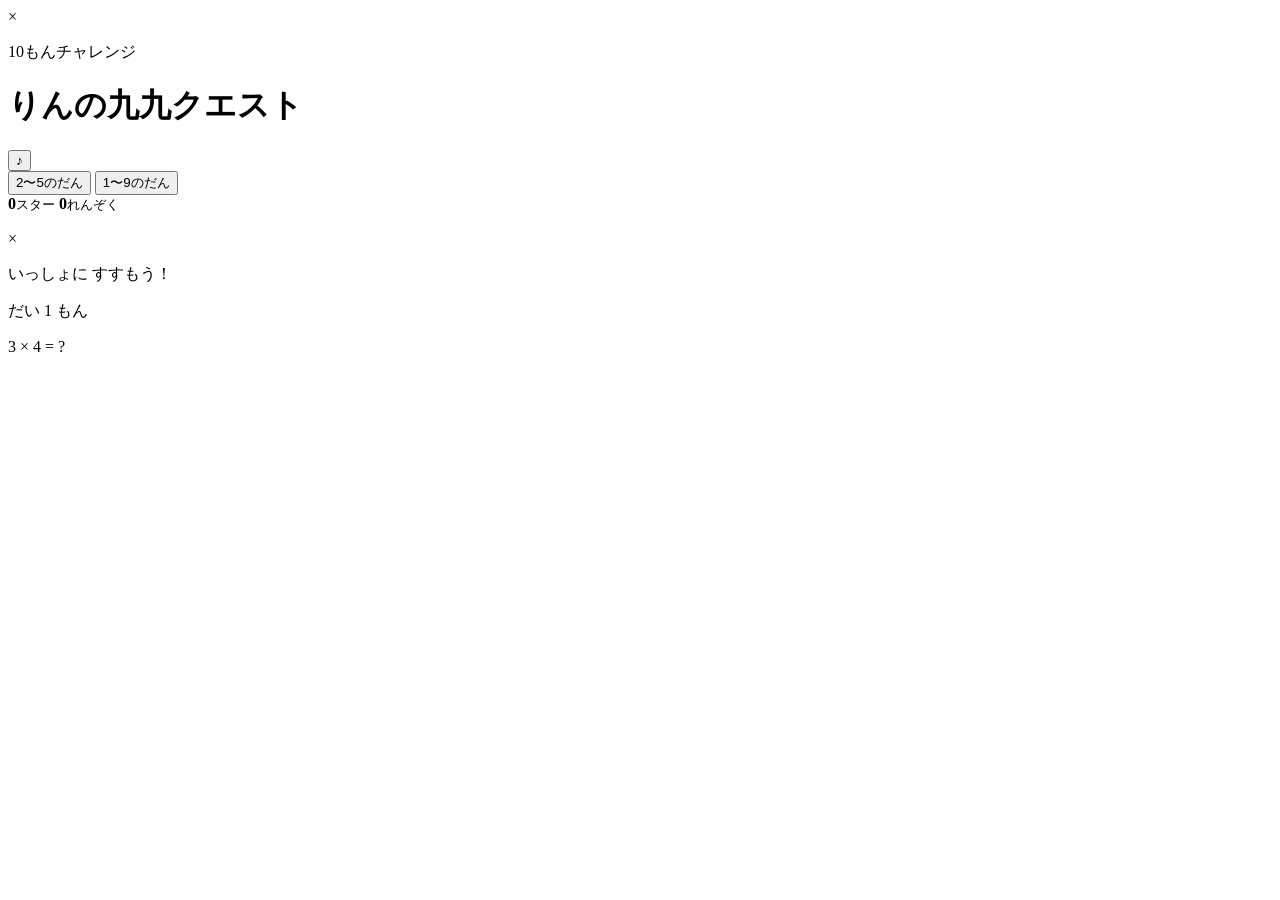
==== kakezan-quest/index.html @ 6688d09d "Add multiplication quiz HTML" ====
<!doctype html>
<html lang="ja">
  <head>
    <meta charset="UTF-8" />
    <meta name="viewport" content="width=device-width, initial-scale=1, viewport-fit=cover" />
    <meta name="theme-color" content="#ff5b55" />
    <title>りんの九九クエスト</title>
    <link rel="icon" href="data:image/svg+xml,%3Csvg xmlns='http://www.w3.org/2000/svg' viewBox='0 0 64 64'%3E%3Crect width='64' height='64' rx='12' fill='%23ffd84d'/%3E%3Cpath d='M20 20l24 24M44 20L20 44' stroke='%2325324b' stroke-width='8' stroke-linecap='round'/%3E%3C/svg%3E" />
    <link rel="stylesheet" href="style.css" />
  </head>
  <body>
    <header class="app-header">
      <div class="brand-mark" aria-hidden="true">×</div>
      <div>
        <p class="brand-kicker">10もんチャレンジ</p>
        <h1>りんの九九クエスト</h1>
      </div>
      <button id="soundButton" class="icon-button" type="button" aria-pressed="true" aria-label="音を消す" title="音を消す">
        <span aria-hidden="true">♪</span>
      </button>
    </header>

    <main>
      <section id="gameScreen" class="game-board" aria-label="かけ算クイズ">
        <div class="top-controls">
          <div class="mode-switch" aria-label="むずかしさ">
            <button class="mode-button is-active" type="button" data-mode="easy">2〜5のだん</button>
            <button class="mode-button" type="button" data-mode="all">1〜9のだん</button>
          </div>
          <div class="score-group" aria-label="ゲームのきろく">
            <span class="score-chip"><b id="starCount">0</b><small>スター</small></span>
            <span class="score-chip combo-chip"><b id="comboCount">0</b><small>れんぞく</small></span>
          </div>
        </div>

        <ol id="questPath" class="quest-path" aria-label="10もんのすすみぐあい"></ol>

        <div class="play-area">
          <div class="mascot-wrap" aria-hidden="true">
            <div id="mascot" class="mascot">
              <div class="antenna"></div>
              <div class="robot-face"><i></i><i></i><span></span></div>
              <div class="robot-body">×</div>
            </div>
            <p id="mascotSpeech">いっしょに すすもう！</p>
          </div>

          <div class="question-area">
            <p id="questionNumber" class="question-number">だい 1 もん</p>
            <div id="question" class="question" aria-live="polite">3 × 4 = ?</div>
            <div id="groupVisual" class="group-visual" aria-label="かけ算のまとまり"></div>
            <p id="visualCaption" class="visual-caption"></p>
          </div>
        </div>

        <div id="answers" class="answers" aria-label="こたえをえらぶ"></div>

        <div id="feedback" class="feedback" aria-live="assertive">
          <strong id="feedbackTitle"></strong>
          <span id="feedbackFormula"></span>
          <small id="feedbackHint"></small>
        </div>
      </section>

      <section id="resultScreen" class="result-screen" hidden aria-live="polite">
        <div class="result-mascot" aria-hidden="true">×</div>
        <p class="result-label">10もんクリア！</p>
        <h2 id="rankTitle">九九マスター</h2>
        <p id="resultMessage" class="result-message"></p>
        <div class="result-score">
          <strong><span id="correctResult">0</span><small>/ 10もん</small></strong>
          <span id="percentResult">0%</span>
        </div>
        <p id="bestComboResult" class="best-combo"></p>
        <button id="retryButton" class="primary-button" type="button">もういちど ぼうけんする</button>
      </section>
    </main>

    <div id="nextDock" class="next-dock" hidden>
      <button id="nextButton" class="next-button" type="button">つぎの もんだいへ <span aria-hidden="true">→</span></button>
    </div>

    <script src="script.js"></script>
  </body>
</html>
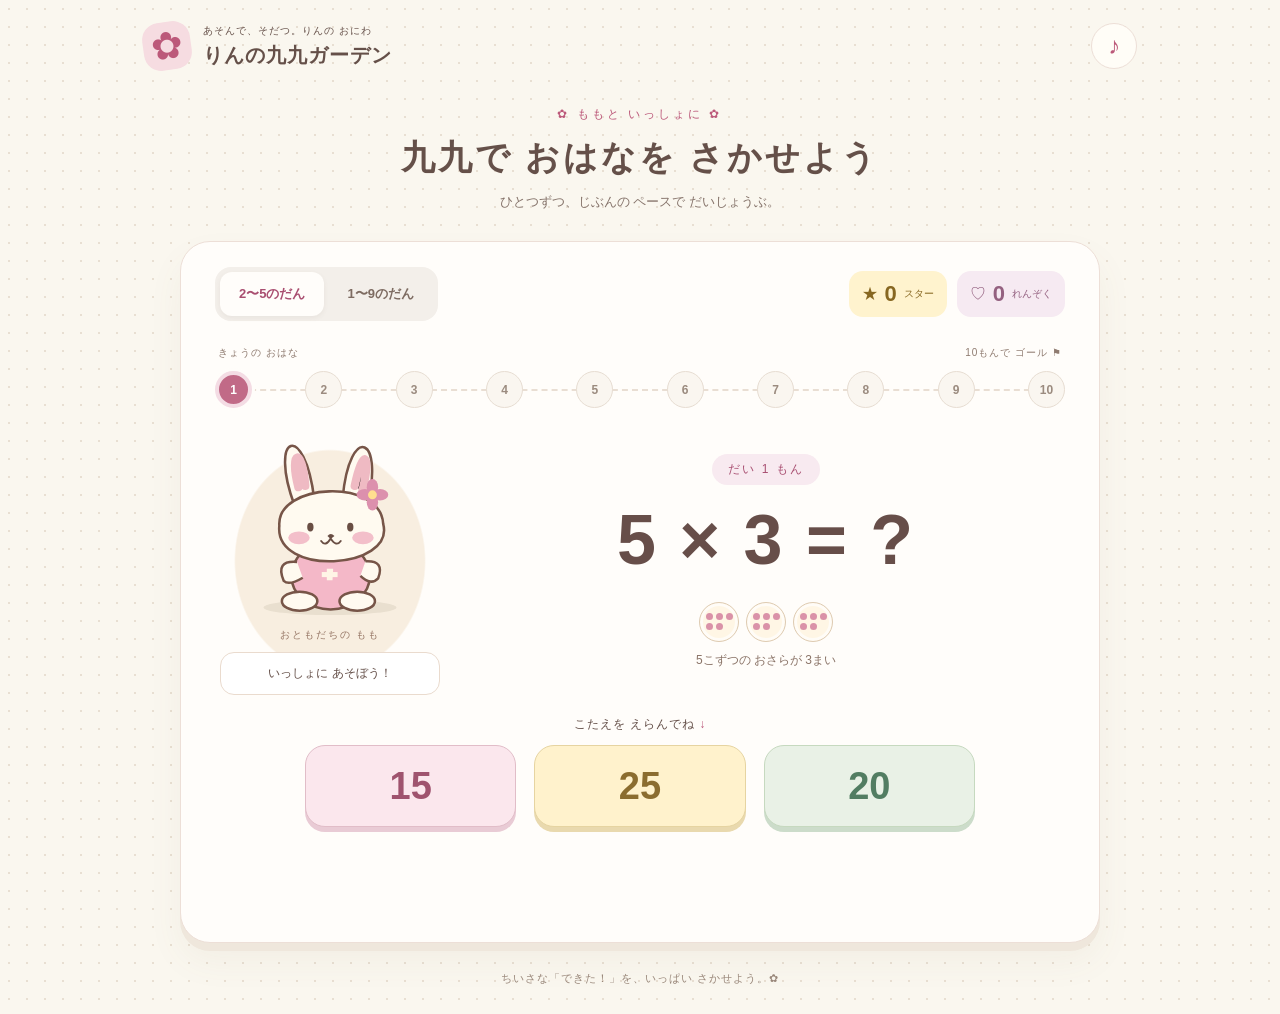
==== commit f52d50ea: "Redesign multiplication quiz as Rin’s flower garden Add bunny mascot, pastel design, flower progress" ====
--- a/kakezan-quest/index.html
+++ b/kakezan-quest/index.html
@@ -3,17 +3,17 @@
   <head>
     <meta charset="UTF-8" />
     <meta name="viewport" content="width=device-width, initial-scale=1, viewport-fit=cover" />
-    <meta name="theme-color" content="#ff5b55" />
-    <title>りんの九九クエスト</title>
+    <meta name="theme-color" content="#f8e9e9" />
+    <title>りんの九九ガーデン</title>
     <link rel="icon" href="data:image/svg+xml,%3Csvg xmlns='http://www.w3.org/2000/svg' viewBox='0 0 64 64'%3E%3Crect width='64' height='64' rx='12' fill='%23ffd84d'/%3E%3Cpath d='M20 20l24 24M44 20L20 44' stroke='%2325324b' stroke-width='8' stroke-linecap='round'/%3E%3C/svg%3E" />
     <link rel="stylesheet" href="style.css" />
   </head>
   <body>
     <header class="app-header">
-      <div class="brand-mark" aria-hidden="true">×</div>
+      <div class="brand-mark" aria-hidden="true">✿</div>
       <div>
-        <p class="brand-kicker">10もんチャレンジ</p>
-        <h1>りんの九九クエスト</h1>
+        <p class="brand-kicker">あそんで、そだつ。りんの おにわ</p>
+        <h1>りんの九九ガーデン</h1>
       </div>
       <button id="soundButton" class="icon-button" type="button" aria-pressed="true" aria-label="音を消す" title="音を消す">
         <span aria-hidden="true">♪</span>
@@ -21,27 +21,25 @@
     </header>
 
     <main>
+      <div class="welcome"><span class="eyebrow">✿ ももと いっしょに ✿</span><h2>九九で おはなを さかせよう</h2><p>ひとつずつ、じぶんの ペースで だいじょうぶ。</p></div>
       <section id="gameScreen" class="game-board" aria-label="かけ算クイズ">
         <div class="top-controls">
           <div class="mode-switch" aria-label="むずかしさ">
-            <button class="mode-button is-active" type="button" data-mode="easy">2〜5のだん</button>
-            <button class="mode-button" type="button" data-mode="all">1〜9のだん</button>
+            <button class="mode-button is-active" type="button" data-mode="easy" aria-pressed="true">2〜5のだん</button>
+            <button class="mode-button" type="button" data-mode="all" aria-pressed="false">1〜9のだん</button>
           </div>
           <div class="score-group" aria-label="ゲームのきろく">
-            <span class="score-chip"><b id="starCount">0</b><small>スター</small></span>
-            <span class="score-chip combo-chip"><b id="comboCount">0</b><small>れんぞく</small></span>
+            <span class="score-chip"><span aria-hidden="true">★</span><b id="starCount">0</b><small>スター</small></span>
+            <span class="score-chip combo-chip"><span aria-hidden="true">♡</span><b id="comboCount">0</b><small>れんぞく</small></span>
           </div>
         </div>
 
-        <ol id="questPath" class="quest-path" aria-label="10もんのすすみぐあい"></ol>
+        <div class="path-label"><span>きょうの おはな</span><span>10もんで ゴール ⚑</span></div><ol id="questPath" class="quest-path" aria-label="10もんのすすみぐあい"></ol>
 
         <div class="play-area">
-          <div class="mascot-wrap" aria-hidden="true">
-            <div id="mascot" class="mascot">
-              <div class="antenna"></div>
-              <div class="robot-face"><i></i><i></i><span></span></div>
-              <div class="robot-body">×</div>
-            </div>
+          <div class="mascot-wrap">
+            <div id="mascot" class="mascot"><svg aria-hidden="true" xmlns="http://www.w3.org/2000/svg" viewBox="0 0 300 310"><ellipse cx="150" cy="285" rx="105" ry="12" fill="#e9dfcf"/><g stroke="#775548" stroke-width="4" stroke-linejoin="round"><path d="M94 124C52 10 110-9 125 113M170 112C181-8 239 13 207 132" fill="#fffaf0"/><path d="M100 95C85 37 106 29 111 93M189 93C202 32 216 40 201 101" stroke="#efbac3" stroke-width="13" stroke-linecap="round"/><ellipse cx="151" cy="235" rx="62" ry="53" fill="#f4b8c8"/><ellipse cx="102" cy="275" rx="28" ry="15" fill="#fffaf0"/><ellipse cx="193" cy="275" rx="28" ry="15" fill="#fffaf0"/><path d="M98 213Q63 210 77 243Q85 251 107 238M206 212Q237 210 226 239Q215 251 198 235" fill="#fffaf0"/><path d="M70 156C65 88 230 80 234 153C253 225 62 237 70 156Z" fill="#fffaf0"/></g><ellipse cx="101" cy="175" rx="17" ry="10" fill="#f3bfca"/><ellipse cx="202" cy="175" rx="17" ry="10" fill="#f3bfca"/><g fill="#694e44"><ellipse cx="119" cy="158" rx="5" ry="7"/><ellipse cx="182" cy="158" rx="5" ry="7"/><path d="M146 172Q151 166 157 172L151 177Z"/></g><path d="M151 176Q143 190 136 180M151 176Q160 190 167 180" fill="none" stroke="#694e44" stroke-width="3" stroke-linecap="round"/><g transform="translate(217 107)"><g fill="#dc90ad"><ellipse cy="-12" rx="9" ry="13"/><ellipse cy="12" rx="9" ry="13"/><ellipse cx="-12" rx="13" ry="9"/><ellipse cx="12" rx="13" ry="9"/></g><circle r="7" fill="#ffdf8f"/></g><path d="M145 224L155 224L154 242L145 242Z" fill="#fff5e6"/><path d="M137 229L162 229L162 237L137 237Z" fill="#fff5e6"/></svg></div>
+            <span class="friend-name">おともだちの もも</span>
             <p id="mascotSpeech">いっしょに すすもう！</p>
           </div>
 
@@ -53,7 +51,7 @@
           </div>
         </div>
 
-        <div id="answers" class="answers" aria-label="こたえをえらぶ"></div>
+        <p class="answer-guide">こたえを えらんでね <span>↓</span></p><div id="answers" class="answers" aria-label="こたえをえらぶ"></div>
 
         <div id="feedback" class="feedback" aria-live="assertive">
           <strong id="feedbackTitle"></strong>
@@ -62,8 +60,8 @@
         </div>
       </section>
 
-      <section id="resultScreen" class="result-screen" hidden aria-live="polite">
-        <div class="result-mascot" aria-hidden="true">×</div>
+      <section id="resultScreen" class="result-screen" hidden tabindex="-1" aria-live="polite">
+        <div class="result-mascot" aria-hidden="true"><svg aria-hidden="true" xmlns="http://www.w3.org/2000/svg" viewBox="0 0 300 310"><ellipse cx="150" cy="285" rx="105" ry="12" fill="#e9dfcf"/><g stroke="#775548" stroke-width="4" stroke-linejoin="round"><path d="M94 124C52 10 110-9 125 113M170 112C181-8 239 13 207 132" fill="#fffaf0"/><path d="M100 95C85 37 106 29 111 93M189 93C202 32 216 40 201 101" stroke="#efbac3" stroke-width="13" stroke-linecap="round"/><ellipse cx="151" cy="235" rx="62" ry="53" fill="#f4b8c8"/><ellipse cx="102" cy="275" rx="28" ry="15" fill="#fffaf0"/><ellipse cx="193" cy="275" rx="28" ry="15" fill="#fffaf0"/><path d="M98 213Q63 210 77 243Q85 251 107 238M206 212Q237 210 226 239Q215 251 198 235" fill="#fffaf0"/><path d="M70 156C65 88 230 80 234 153C253 225 62 237 70 156Z" fill="#fffaf0"/></g><ellipse cx="101" cy="175" rx="17" ry="10" fill="#f3bfca"/><ellipse cx="202" cy="175" rx="17" ry="10" fill="#f3bfca"/><g fill="#694e44"><ellipse cx="119" cy="158" rx="5" ry="7"/><ellipse cx="182" cy="158" rx="5" ry="7"/><path d="M146 172Q151 166 157 172L151 177Z"/></g><path d="M151 176Q143 190 136 180M151 176Q160 190 167 180" fill="none" stroke="#694e44" stroke-width="3" stroke-linecap="round"/><g transform="translate(217 107)"><g fill="#dc90ad"><ellipse cy="-12" rx="9" ry="13"/><ellipse cy="12" rx="9" ry="13"/><ellipse cx="-12" rx="13" ry="9"/><ellipse cx="12" rx="13" ry="9"/></g><circle r="7" fill="#ffdf8f"/></g><path d="M145 224L155 224L154 242L145 242Z" fill="#fff5e6"/><path d="M137 229L162 229L162 237L137 237Z" fill="#fff5e6"/></svg></div><div id="resultFlowers" class="result-flowers" aria-label="がんばった10もんのおはな"></div>
         <p class="result-label">10もんクリア！</p>
         <h2 id="rankTitle">九九マスター</h2>
         <p id="resultMessage" class="result-message"></p>
@@ -72,9 +70,9 @@
           <span id="percentResult">0%</span>
         </div>
         <p id="bestComboResult" class="best-combo"></p>
-        <button id="retryButton" class="primary-button" type="button">もういちど ぼうけんする</button>
+        <button id="retryButton" class="primary-button" type="button">もういちど あそぶ</button>
       </section>
-    </main>
+    </main><footer>ちいさな「できた！」を、いっぱい さかせよう。✿</footer>
 
     <div id="nextDock" class="next-dock" hidden>
       <button id="nextButton" class="next-button" type="button">つぎの もんだいへ <span aria-hidden="true">→</span></button>
--- a/kakezan-quest/style.css
+++ b/kakezan-quest/style.css
@@ -0,0 +1,131 @@
+:root{color-scheme:light;--ink:#655049;--pink:#bc597a;--line:#eddfd7;--green:#43846d}
+*{box-sizing:border-box}
+body{margin:0;color:var(--ink);font-family:"Hiragino Maru Gothic ProN","Yu Gothic",sans-serif;background-color:#faf7ef;background-image:radial-gradient(#e8dfd2 .8px,transparent .8px);background-size:18px 18px}
+button{font:inherit;cursor:pointer;touch-action:manipulation}
+button:focus-visible{outline:3px solid #916cad;outline-offset:5px}
+[hidden]{display:none!important}
+.app-header{max-width:1050px;margin:auto;display:flex;align-items:center;gap:12px;padding:22px 28px}
+.brand-mark{display:grid;place-items:center;width:48px;height:48px;border-radius:17px;background:#f6dce1;color:var(--pink);font-size:38px;transform:rotate(-8deg)}
+.brand-kicker{font-size:10px;letter-spacing:1px;margin:0 0 4px}
+h1{font-size:20px;margin:0;letter-spacing:1px}
+.icon-button{margin-left:auto;border:1px solid var(--line);background:#fffdf7;color:var(--pink);border-radius:50%;width:46px;height:46px;font-size:24px}
+.icon-button[aria-pressed=false]{color:#857e75;background:#eee9e3}
+main{width:min(920px,calc(100% - 36px));margin:12px auto 0}
+.welcome{text-align:center;margin:12px 0 30px}
+.eyebrow{font-size:12px;color:var(--pink);letter-spacing:3px}
+.welcome h2{font-size:clamp(23px,4vw,34px);letter-spacing:3px;margin:12px 0}
+.welcome p{font-size:13px;color:#85736a;margin:0}
+.game-board,.result-screen{background:#fffdfa;border:1px solid var(--line);border-radius:30px;box-shadow:0 8px 0 #efe7dc,0 18px 35px #806a4910}
+.game-board{padding:25px 34px 12px}
+.top-controls{display:flex;align-items:center;justify-content:space-between;gap:10px}
+.mode-switch{display:flex;gap:4px;padding:5px;background:#f3efea;border-radius:16px}
+.mode-button{min-height:44px;border:0;background:transparent;color:#7d6b61;border-radius:12px;padding:7px 19px;font-size:13px;font-weight:bold}
+.mode-button.is-active{color:#a94e70;background:#fffdfa;box-shadow:0 2px 5px #70594e13}
+.score-group{display:flex;gap:10px}
+.score-chip{display:flex;align-items:center;gap:7px;padding:10px 13px;border-radius:14px;background:#fff3ce;color:#876721}
+.score-chip b{font-size:22px}
+.score-chip small{font-size:10px}
+.combo-chip{background:#f6eaf2;color:#946180}
+.path-label{display:flex;justify-content:space-between;font-size:10px;color:#8f7b70;margin:25px 3px 11px;letter-spacing:1px}
+.quest-path{display:flex;justify-content:space-between;position:relative;list-style:none;margin:0;padding:0;gap:6px}
+.quest-path:before{content:"";position:absolute;top:18px;left:15px;right:15px;border-top:2px dashed #e9ded3}
+.quest-path li{position:relative;width:37px;height:37px;border:1px solid #e7ddd2;background:#faf6f0;border-radius:50%;display:grid;place-items:center;font-size:12px;font-weight:bold;color:#9b8b7f}
+.quest-path .is-current{background:#c16a87;color:white;border:4px solid #f4dce4;box-shadow:0 0 0 3px #fffdfa}
+.quest-path .is-correct{background:#fae2eb;color:#b34f73;font-size:27px;border-color:#edc5d2}
+.quest-path .is-wrong{background:#f9f0cd;color:#967732;font-size:27px}
+.play-area{display:grid;grid-template-columns:230px minmax(0,1fr);align-items:center;gap:22px;margin:18px 0 20px;min-height:270px}
+.mascot-wrap{text-align:center;background:radial-gradient(ellipse at center,#f8eee0 0 58%,transparent 59%)}
+.mascot{width:190px;margin:0 auto;transform-origin:bottom}
+.mascot svg{display:block;width:100%;height:auto}
+.friend-name{font-size:10px;color:#957564;letter-spacing:2px}
+#mascotSpeech{margin:10px auto 0;background:#fff;border:1px solid #eadbce;border-radius:14px;padding:12px 7px;font-size:12px;max-width:220px}
+.question-area{text-align:center;min-width:0}
+.question-number{display:inline-block;padding:7px 16px;border-radius:30px;background:#f8eaf0;color:#a95072;font-size:12px;letter-spacing:2px;margin:0 0 13px}
+.question{font-family:"Arial Rounded MT Bold","Hiragino Maru Gothic ProN",sans-serif;font-size:clamp(44px,7vw,70px);font-weight:bold;line-height:1.2;letter-spacing:2px;color:#674e49}
+.group-visual{display:flex;flex-wrap:wrap;justify-content:center;gap:7px;margin:20px auto 10px;max-width:360px}
+.dot-group{display:grid;grid-template-columns:repeat(3,7px);place-content:center;gap:3px;width:40px;height:40px;border:1px solid #decbb2;border-radius:50%;background:#fff6e5;box-shadow:inset 0 0 0 3px #fffcf7}
+.dot{width:7px;height:7px;background:#da92a8;border-radius:50%}
+.visual-caption{font-size:12px;color:#8a7367;margin:0}
+.answer-guide{text-align:center;font-size:12px;letter-spacing:1px;margin:0 0 12px}
+.answer-guide span{color:var(--pink)}
+.answers{display:grid;grid-template-columns:repeat(3,1fr);gap:18px;max-width:670px;margin:auto}
+.answer-button{min-height:82px;border:1px solid #e1bdc8;border-radius:20px;font-size:38px;font-weight:bold;color:#9f536e;background:#fbe7ed;box-shadow:0 5px 0 #e9cbd5;transition:transform .15s}
+.answer-button:nth-child(2){background:#fff2cc;color:#8b6d2f;border-color:#e6d4a1;box-shadow:0 5px 0 #e9d9ae}
+.answer-button:nth-child(3){background:#e9f1e6;color:#527d62;border-color:#c6d9bf;box-shadow:0 5px 0 #ccdcca}
+.answer-button:hover:not(:disabled){transform:translateY(-3px)}
+.answer-button:active:not(:disabled){transform:translateY(4px);box-shadow:none}
+.answer-button:disabled{cursor:default;opacity:.5}
+.answer-button.is-correct{background:#e1f0df;color:#36724c;border-color:#79aa80;opacity:1;position:relative}
+.answer-button.is-correct:after{content:"まる ◎";position:absolute;top:6px;right:10px;font-size:11px}
+.answer-button.is-wrong{opacity:1;border:2px dashed #bb8c77;background:#f7eae0;color:#8c6555}
+.feedback{display:grid;text-align:center;gap:4px;align-content:center;min-height:88px;margin-top:15px}
+.feedback strong{font-size:19px;color:var(--green)}
+.feedback span{font-size:18px;font-weight:bold}
+.feedback small{font-size:12px;color:#857369}
+.feedback.is-wrong strong{color:#a46e48}
+footer{text-align:center;font-size:11px;letter-spacing:1px;color:#99877a;margin:28px 18px}
+.next-dock{width:min(920px,calc(100% - 36px));margin:16px auto 24px;text-align:center}
+.next-button,.primary-button{min-height:52px;border:1px solid #b45777;color:#fff;background:#ba6582;border-radius:18px;padding:12px 30px;font-weight:bold;box-shadow:0 4px 0 #9e506c}
+.next-button:hover,.primary-button:hover{background:#aa5271}
+.result-screen{min-height:530px;display:grid;justify-items:center;align-content:center;gap:15px;padding:26px;text-align:center}
+.result-mascot svg{display:block;width:160px;height:165px}
+.result-flowers{color:#be6382;font-size:27px;letter-spacing:4px}
+.result-label{color:#a95072;margin:0}
+.result-screen h2{font-size:clamp(24px,4vw,36px);margin:0}
+.result-message{font-size:14px;margin:0}
+.result-score{display:flex;align-items:center;gap:20px}
+.result-score strong{font-size:54px;color:#a95072}
+.result-score small{font-size:14px}
+.result-score>span{background:#e7f0df;color:#4d7352;padding:10px;border-radius:14px}
+.best-combo{font-size:12px}
+.mascot.is-happy{animation:hop .55s ease 2}
+@keyframes hop{50%{transform:translateY(-12px) rotate(-5deg)}
+}
+@media(max-width:620px){.app-header{padding:16px 18px}
+h1{font-size:17px}
+.brand-kicker{font-size:8px}
+.brand-mark{width:40px;height:40px}
+.welcome{margin:6px 0 22px}
+.welcome h2{letter-spacing:1px;font-size:23px}
+.welcome p{font-size:11px}
+main{width:calc(100% - 24px)}
+.game-board{padding:16px 14px 5px;border-radius:23px}
+.top-controls{gap:8px;flex-wrap:wrap}
+.mode-switch{flex:1}
+.mode-button{padding:6px 10px;flex:1;font-size:12px}
+.score-group{gap:5px}
+.score-chip{padding:7px;gap:4px}
+.score-chip b{font-size:17px}
+.score-chip small{font-size:9px}
+.score-chip>span{display:none}
+.path-label{margin-top:18px}
+.quest-path{gap:4px}
+.quest-path li{width:27px;height:27px;font-size:10px}
+.quest-path:before{top:13px}
+.quest-path .is-current{border-width:2px}
+.quest-path .is-correct,.quest-path .is-wrong{font-size:22px}
+.play-area{grid-template-columns:100px minmax(0,1fr);gap:10px;min-height:230px;margin:10px 0 14px}
+.mascot{width:108px;margin-left:-4px}
+.friend-name{font-size:8px;letter-spacing:0}
+#mascotSpeech{font-size:10px;padding:8px 5px;line-height:1.7}
+.question{font-size:clamp(35px,8vw,49px);letter-spacing:0;white-space:nowrap}
+.question-number{font-size:10px;margin-bottom:10px}
+.group-visual{gap:4px;margin-top:14px}
+.dot-group{width:30px;height:30px;grid-template-columns:repeat(3,5px);gap:2px}
+.dot{width:5px;height:5px}
+.visual-caption{font-size:10px;line-height:1.8}
+.answers{gap:10px}
+.answer-button{min-height:70px;font-size:31px;border-radius:16px}
+.feedback strong{font-size:16px}
+.feedback small{font-size:10px}
+.feedback{min-height:84px}
+.has-next{padding-bottom:85px}
+.next-dock{position:fixed;bottom:0;left:0;width:100%;margin:0;padding:10px 18px calc(12px + env(safe-area-inset-bottom));background:#faf7eff5;z-index:5}
+.next-button{width:100%}
+.result-flowers{font-size:20px;letter-spacing:1px}
+.result-screen{padding:24px 15px}
+.result-message{line-height:1.8}
+}
+@media(prefers-reduced-motion:reduce){*,*:before,*:after{animation:none!important;transition:none!important;scroll-behavior:auto!important}
+}
+
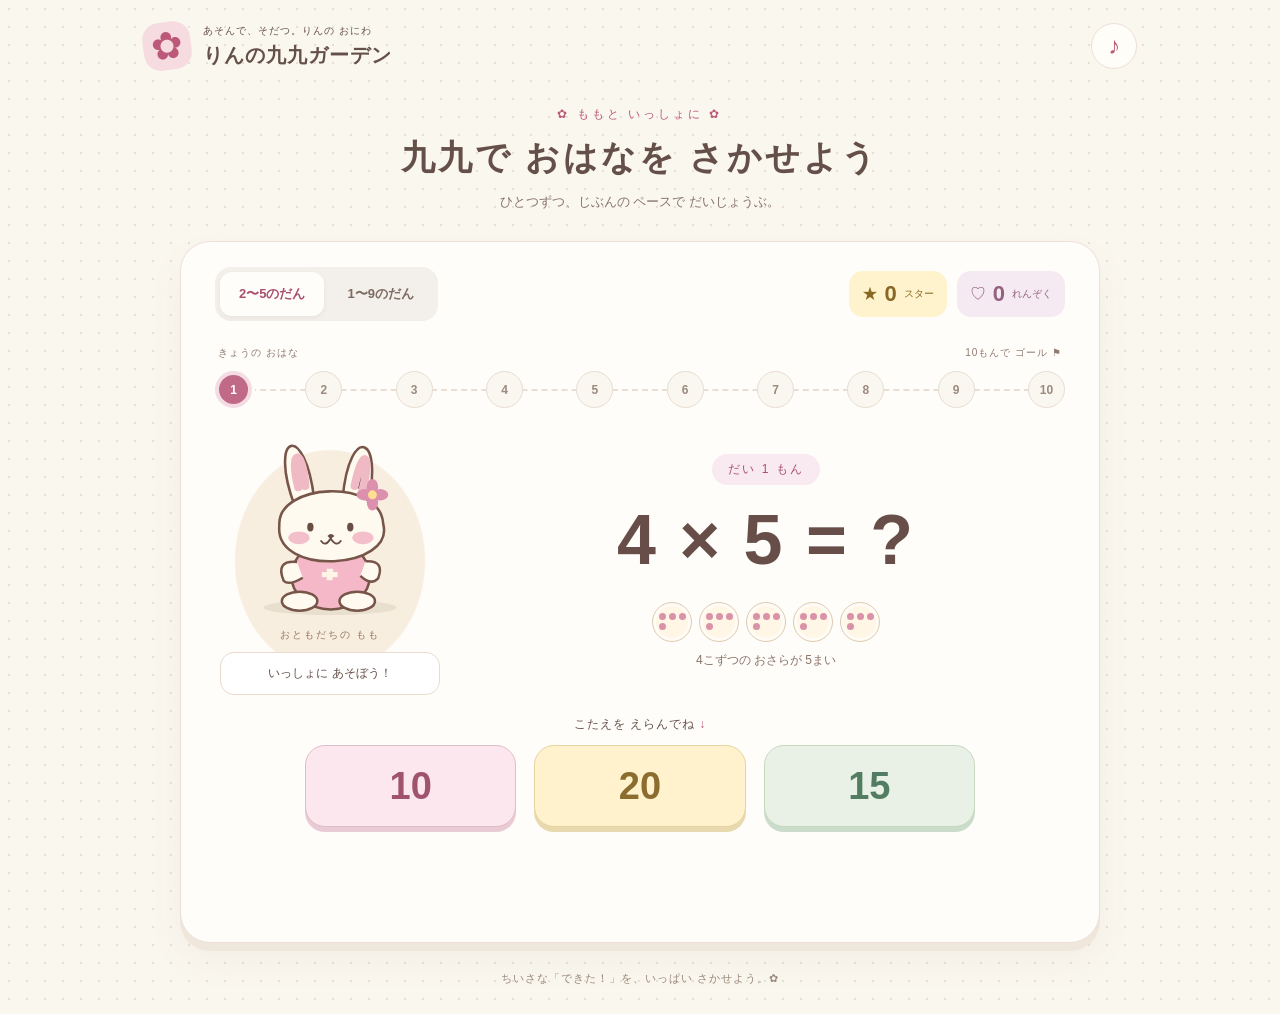
==== commit b024ab9e: "Refresh cached garden styles and game logic" ====
--- a/kakezan-quest/index.html
+++ b/kakezan-quest/index.html
@@ -6,7 +6,7 @@
     <meta name="theme-color" content="#f8e9e9" />
     <title>りんの九九ガーデン</title>
     <link rel="icon" href="data:image/svg+xml,%3Csvg xmlns='http://www.w3.org/2000/svg' viewBox='0 0 64 64'%3E%3Crect width='64' height='64' rx='12' fill='%23ffd84d'/%3E%3Cpath d='M20 20l24 24M44 20L20 44' stroke='%2325324b' stroke-width='8' stroke-linecap='round'/%3E%3C/svg%3E" />
-    <link rel="stylesheet" href="style.css" />
+    <link rel="stylesheet" href="style.css?v=20260909-garden" />
   </head>
   <body>
     <header class="app-header">
@@ -78,6 +78,6 @@
       <button id="nextButton" class="next-button" type="button">つぎの もんだいへ <span aria-hidden="true">→</span></button>
     </div>
 
-    <script src="script.js"></script>
+    <script src="script.js?v=20260909-garden"></script>
   </body>
 </html>
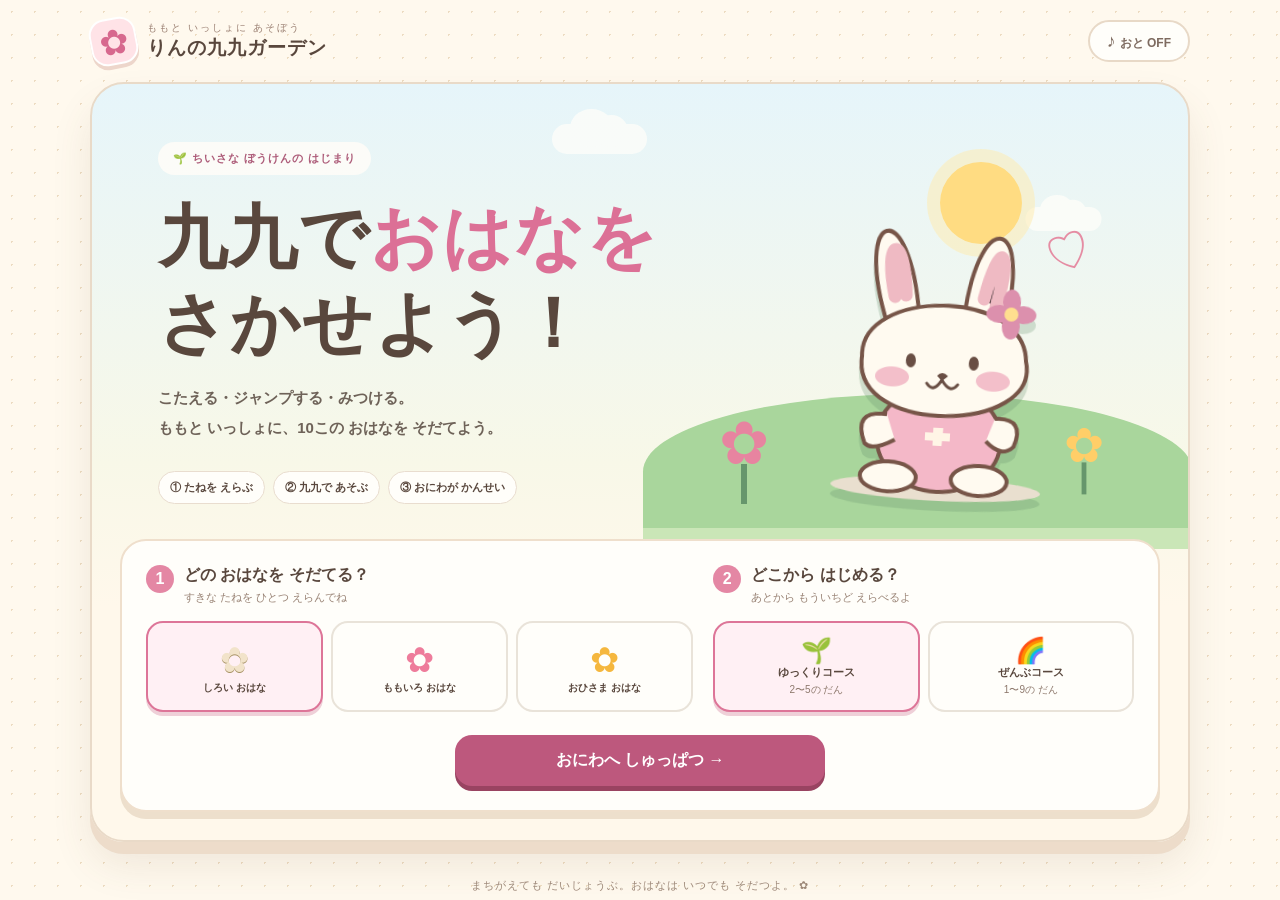
==== commit c4913aa1: "Rebuild Rin multiplication garden adventure Three activities, flower choices, gentle retries, and a " ====
--- a/kakezan-quest/index.html
+++ b/kakezan-quest/index.html
@@ -1,83 +1,91 @@
 <!doctype html>
 <html lang="ja">
-  <head>
-    <meta charset="UTF-8" />
-    <meta name="viewport" content="width=device-width, initial-scale=1, viewport-fit=cover" />
-    <meta name="theme-color" content="#f8e9e9" />
-    <title>りんの九九ガーデン</title>
-    <link rel="icon" href="data:image/svg+xml,%3Csvg xmlns='http://www.w3.org/2000/svg' viewBox='0 0 64 64'%3E%3Crect width='64' height='64' rx='12' fill='%23ffd84d'/%3E%3Cpath d='M20 20l24 24M44 20L20 44' stroke='%2325324b' stroke-width='8' stroke-linecap='round'/%3E%3C/svg%3E" />
-    <link rel="stylesheet" href="style.css?v=20260909-garden" />
-  </head>
-  <body>
-    <header class="app-header">
-      <div class="brand-mark" aria-hidden="true">✿</div>
-      <div>
-        <p class="brand-kicker">あそんで、そだつ。りんの おにわ</p>
-        <h1>りんの九九ガーデン</h1>
+<head>
+  <meta charset="utf-8">
+  <meta name="viewport" content="width=device-width, initial-scale=1, viewport-fit=cover">
+  <meta name="theme-color" content="#fff8ec">
+  <meta name="description" content="うさぎのももと九九のお庭を育てよう。小学2年生向けのかけ算あそび。">
+  <title>りんの九九ガーデン</title>
+  <link rel="icon" href="data:image/svg+xml,%3Csvg xmlns='http://www.w3.org/2000/svg' viewBox='0 0 64 64'%3E%3Crect width='64' height='64' rx='18' fill='%23fff3da'/%3E%3Ctext x='10' y='48' font-size='44'%3E🌼%3C/text%3E%3C/svg%3E">
+  <link rel="stylesheet" href="style.css?v=20260924-adventure">
+  <script src="script.js?v=20260924-adventure" defer></script>
+</head>
+<body>
+  <header class="site-header">
+    <a class="brand" href="./" aria-label="りんの九九ガーデン、はじめから">
+      <span class="brand-flower" aria-hidden="true">✿</span>
+      <span><small>ももと いっしょに あそぼう</small><strong>りんの九九ガーデン</strong></span>
+    </a>
+    <button id="soundButton" class="sound-toggle" type="button" aria-pressed="false" aria-label="おとを だす"><span aria-hidden="true">♪</span><span id="soundLabel">おと OFF</span></button>
+  </header>
+
+  <main>
+    <section id="startScreen" class="start-screen screen" aria-labelledby="startTitle">
+      <div class="sky-decor cloud cloud-one" aria-hidden="true"></div><div class="sky-decor cloud cloud-two" aria-hidden="true"></div>
+      <div class="intro-layout">
+        <div class="intro-copy">
+          <span class="eyebrow">🌱 ちいさな ぼうけんの はじまり</span>
+          <h1 id="startTitle">九九で<span>おはなを</span><br>さかせよう！</h1>
+          <p class="intro-lead">こたえる・ジャンプする・みつける。<br>ももと いっしょに、10この おはなを そだてよう。</p>
+          <div class="intro-pills" aria-label="あそびかた"><span>① たねを えらぶ</span><span>② 九九で あそぶ</span><span>③ おにわが かんせい</span></div>
+        </div>
+        <div class="intro-art" aria-hidden="true"><div class="sun"></div><div class="intro-hill"></div><img class="hero-bunny" src="bunny.svg" alt=""><div class="art-flower art-flower-left"><i></i></div><div class="art-flower art-flower-right"><i></i></div><div class="butterfly">♡</div></div>
       </div>
-      <button id="soundButton" class="icon-button" type="button" aria-pressed="true" aria-label="音を消す" title="音を消す">
-        <span aria-hidden="true">♪</span>
-      </button>
-    </header>
-
-    <main>
-      <div class="welcome"><span class="eyebrow">✿ ももと いっしょに ✿</span><h2>九九で おはなを さかせよう</h2><p>ひとつずつ、じぶんの ペースで だいじょうぶ。</p></div>
-      <section id="gameScreen" class="game-board" aria-label="かけ算クイズ">
-        <div class="top-controls">
-          <div class="mode-switch" aria-label="むずかしさ">
-            <button class="mode-button is-active" type="button" data-mode="easy" aria-pressed="true">2〜5のだん</button>
-            <button class="mode-button" type="button" data-mode="all" aria-pressed="false">1〜9のだん</button>
-          </div>
-          <div class="score-group" aria-label="ゲームのきろく">
-            <span class="score-chip"><span aria-hidden="true">★</span><b id="starCount">0</b><small>スター</small></span>
-            <span class="score-chip combo-chip"><span aria-hidden="true">♡</span><b id="comboCount">0</b><small>れんぞく</small></span>
+      <div class="setup-card">
+        <div class="setup-group">
+          <div class="setup-heading"><span class="number-badge">1</span><div><h2>どの おはなを そだてる？</h2><p>すきな たねを ひとつ えらんでね</p></div></div>
+          <div class="seed-list" role="group" aria-label="おはなの しゅるい">
+            <button class="seed-option is-selected" data-flower="daisy" type="button" aria-pressed="true"><span class="seed-illustration daisy" aria-hidden="true">✿</span><strong>しろい おはな</strong></button>
+            <button class="seed-option" data-flower="tulip" type="button" aria-pressed="false"><span class="seed-illustration tulip" aria-hidden="true">✿</span><strong>ももいろ おはな</strong></button>
+            <button class="seed-option" data-flower="sunflower" type="button" aria-pressed="false"><span class="seed-illustration sunflower" aria-hidden="true">✿</span><strong>おひさま おはな</strong></button>
           </div>
         </div>
-
-        <div class="path-label"><span>きょうの おはな</span><span>10もんで ゴール ⚑</span></div><ol id="questPath" class="quest-path" aria-label="10もんのすすみぐあい"></ol>
-
-        <div class="play-area">
-          <div class="mascot-wrap">
-            <div id="mascot" class="mascot"><svg aria-hidden="true" xmlns="http://www.w3.org/2000/svg" viewBox="0 0 300 310"><ellipse cx="150" cy="285" rx="105" ry="12" fill="#e9dfcf"/><g stroke="#775548" stroke-width="4" stroke-linejoin="round"><path d="M94 124C52 10 110-9 125 113M170 112C181-8 239 13 207 132" fill="#fffaf0"/><path d="M100 95C85 37 106 29 111 93M189 93C202 32 216 40 201 101" stroke="#efbac3" stroke-width="13" stroke-linecap="round"/><ellipse cx="151" cy="235" rx="62" ry="53" fill="#f4b8c8"/><ellipse cx="102" cy="275" rx="28" ry="15" fill="#fffaf0"/><ellipse cx="193" cy="275" rx="28" ry="15" fill="#fffaf0"/><path d="M98 213Q63 210 77 243Q85 251 107 238M206 212Q237 210 226 239Q215 251 198 235" fill="#fffaf0"/><path d="M70 156C65 88 230 80 234 153C253 225 62 237 70 156Z" fill="#fffaf0"/></g><ellipse cx="101" cy="175" rx="17" ry="10" fill="#f3bfca"/><ellipse cx="202" cy="175" rx="17" ry="10" fill="#f3bfca"/><g fill="#694e44"><ellipse cx="119" cy="158" rx="5" ry="7"/><ellipse cx="182" cy="158" rx="5" ry="7"/><path d="M146 172Q151 166 157 172L151 177Z"/></g><path d="M151 176Q143 190 136 180M151 176Q160 190 167 180" fill="none" stroke="#694e44" stroke-width="3" stroke-linecap="round"/><g transform="translate(217 107)"><g fill="#dc90ad"><ellipse cy="-12" rx="9" ry="13"/><ellipse cy="12" rx="9" ry="13"/><ellipse cx="-12" rx="13" ry="9"/><ellipse cx="12" rx="13" ry="9"/></g><circle r="7" fill="#ffdf8f"/></g><path d="M145 224L155 224L154 242L145 242Z" fill="#fff5e6"/><path d="M137 229L162 229L162 237L137 237Z" fill="#fff5e6"/></svg></div>
-            <span class="friend-name">おともだちの もも</span>
-            <p id="mascotSpeech">いっしょに すすもう！</p>
-          </div>
-
-          <div class="question-area">
-            <p id="questionNumber" class="question-number">だい 1 もん</p>
-            <div id="question" class="question" aria-live="polite">3 × 4 = ?</div>
-            <div id="groupVisual" class="group-visual" aria-label="かけ算のまとまり"></div>
-            <p id="visualCaption" class="visual-caption"></p>
+        <div class="setup-group setup-level">
+          <div class="setup-heading"><span class="number-badge">2</span><div><h2>どこから はじめる？</h2><p>あとから もういちど えらべるよ</p></div></div>
+          <div class="level-list" role="group" aria-label="むずかしさ">
+            <button class="level-option is-selected" data-level="easy" type="button" aria-pressed="true"><span>🌱</span><strong>ゆっくりコース</strong><small>2〜5の だん</small></button>
+            <button class="level-option" data-level="all" type="button" aria-pressed="false"><span>🌈</span><strong>ぜんぶコース</strong><small>1〜9の だん</small></button>
           </div>
         </div>
+        <button id="startButton" class="primary-button start-button" type="button">おにわへ しゅっぱつ <span aria-hidden="true">→</span></button>
+      </div>
+    </section>
 
-        <p class="answer-guide">こたえを えらんでね <span>↓</span></p><div id="answers" class="answers" aria-label="こたえをえらぶ"></div>
+    <section id="gameScreen" class="game-screen screen" aria-labelledby="gameTitle" hidden>
+      <div class="game-topline"><span id="chapterLabel" class="chapter-label">はじまりの おにわ</span><span id="stepLabel" class="step-label">1 / 10</span></div>
+      <div class="garden-scene">
+        <div class="garden-sun" aria-hidden="true"></div>
+        <div class="garden-heading"><div><span class="garden-kicker">MOMO'S LITTLE GARDEN</span><h1 id="gameTitle">ももの おにわ</h1></div><span id="flowerCount" class="flower-count">🌼 0 / 10</span></div>
+        <div id="gardenPlots" class="garden-plots" aria-label="おにわの ようす"></div>
+        <div class="garden-ground"></div>
+      </div>
+      <div class="game-content">
+        <div class="momo-card"><img src="bunny.svg" alt="うさぎの もも" width="96" height="100"><p id="momoLine">いっしょに そだてよう！</p></div>
+        <div class="challenge-card">
+          <div class="challenge-header"><span id="missionTag" class="mission-tag">こたえを えらぼう</span><span id="questionBadge">だい 1 もん</span></div>
+          <h2 id="missionTitle">おはなの かずは？</h2>
+          <p id="missionText" class="mission-text"></p>
+          <div id="equation" class="equation" aria-live="polite"></div>
+          <div id="groupVisual" class="group-visual" aria-label="かずの まとまり"></div>
+          <p id="groupCaption" class="group-caption"></p>
+          <div id="playControls" class="play-controls"></div>
+          <button id="hintButton" class="hint-button" type="button" aria-expanded="false">💡 ヒントを みる</button>
+          <div id="hintPanel" class="hint-panel" hidden></div>
+          <div id="feedback" class="feedback" role="status" aria-live="polite"></div>
+        </div>
+      </div>
+    </section>
 
-        <div id="feedback" class="feedback" aria-live="assertive">
-          <strong id="feedbackTitle"></strong>
-          <span id="feedbackFormula"></span>
-          <small id="feedbackHint"></small>
-        </div>
-      </section>
-
-      <section id="resultScreen" class="result-screen" hidden tabindex="-1" aria-live="polite">
-        <div class="result-mascot" aria-hidden="true"><svg aria-hidden="true" xmlns="http://www.w3.org/2000/svg" viewBox="0 0 300 310"><ellipse cx="150" cy="285" rx="105" ry="12" fill="#e9dfcf"/><g stroke="#775548" stroke-width="4" stroke-linejoin="round"><path d="M94 124C52 10 110-9 125 113M170 112C181-8 239 13 207 132" fill="#fffaf0"/><path d="M100 95C85 37 106 29 111 93M189 93C202 32 216 40 201 101" stroke="#efbac3" stroke-width="13" stroke-linecap="round"/><ellipse cx="151" cy="235" rx="62" ry="53" fill="#f4b8c8"/><ellipse cx="102" cy="275" rx="28" ry="15" fill="#fffaf0"/><ellipse cx="193" cy="275" rx="28" ry="15" fill="#fffaf0"/><path d="M98 213Q63 210 77 243Q85 251 107 238M206 212Q237 210 226 239Q215 251 198 235" fill="#fffaf0"/><path d="M70 156C65 88 230 80 234 153C253 225 62 237 70 156Z" fill="#fffaf0"/></g><ellipse cx="101" cy="175" rx="17" ry="10" fill="#f3bfca"/><ellipse cx="202" cy="175" rx="17" ry="10" fill="#f3bfca"/><g fill="#694e44"><ellipse cx="119" cy="158" rx="5" ry="7"/><ellipse cx="182" cy="158" rx="5" ry="7"/><path d="M146 172Q151 166 157 172L151 177Z"/></g><path d="M151 176Q143 190 136 180M151 176Q160 190 167 180" fill="none" stroke="#694e44" stroke-width="3" stroke-linecap="round"/><g transform="translate(217 107)"><g fill="#dc90ad"><ellipse cy="-12" rx="9" ry="13"/><ellipse cy="12" rx="9" ry="13"/><ellipse cx="-12" rx="13" ry="9"/><ellipse cx="12" rx="13" ry="9"/></g><circle r="7" fill="#ffdf8f"/></g><path d="M145 224L155 224L154 242L145 242Z" fill="#fff5e6"/><path d="M137 229L162 229L162 237L137 237Z" fill="#fff5e6"/></svg></div><div id="resultFlowers" class="result-flowers" aria-label="がんばった10もんのおはな"></div>
-        <p class="result-label">10もんクリア！</p>
-        <h2 id="rankTitle">九九マスター</h2>
-        <p id="resultMessage" class="result-message"></p>
-        <div class="result-score">
-          <strong><span id="correctResult">0</span><small>/ 10もん</small></strong>
-          <span id="percentResult">0%</span>
-        </div>
-        <p id="bestComboResult" class="best-combo"></p>
-        <button id="retryButton" class="primary-button" type="button">もういちど あそぶ</button>
-      </section>
-    </main><footer>ちいさな「できた！」を、いっぱい さかせよう。✿</footer>
-
-    <div id="nextDock" class="next-dock" hidden>
-      <button id="nextButton" class="next-button" type="button">つぎの もんだいへ <span aria-hidden="true">→</span></button>
-    </div>
-
-    <script src="script.js?v=20260909-garden"></script>
-  </body>
+    <section id="finishScreen" class="finish-screen screen" aria-labelledby="finishTitle" hidden tabindex="-1">
+      <div class="finish-confetti" aria-hidden="true">✦　✿　✦</div>
+      <span class="finish-eyebrow">10この おはなを そだてたよ！</span>
+      <h1 id="finishTitle">おにわが できた！</h1>
+      <p>ひとつずつ すすんで、こんなに すてきに なったね。</p>
+      <div id="finishGarden" class="finish-garden" aria-label="かんせいした おにわ"></div>
+      <div class="finish-note"><img src="bunny.svg" alt="" width="90" height="92"><div><strong>ももから りんへ</strong><p id="finishMessage">いっしょに あそんでくれて ありがとう！</p></div></div>
+      <div class="finish-actions"><button id="againButton" class="primary-button" type="button">もういちど あそぶ <span aria-hidden="true">↻</span></button><button id="changeButton" class="secondary-button" type="button">おはなを かえる</button></div>
+    </section>
+  </main>
+  <footer>まちがえても だいじょうぶ。おはなは いつでも そだつよ。 ✿</footer>
+</body>
 </html>
--- a/kakezan-quest/style.css
+++ b/kakezan-quest/style.css
@@ -1,131 +1,235 @@
-:root{color-scheme:light;--ink:#655049;--pink:#bc597a;--line:#eddfd7;--green:#43846d}
-*{box-sizing:border-box}
-body{margin:0;color:var(--ink);font-family:"Hiragino Maru Gothic ProN","Yu Gothic",sans-serif;background-color:#faf7ef;background-image:radial-gradient(#e8dfd2 .8px,transparent .8px);background-size:18px 18px}
-button{font:inherit;cursor:pointer;touch-action:manipulation}
-button:focus-visible{outline:3px solid #916cad;outline-offset:5px}
-[hidden]{display:none!important}
-.app-header{max-width:1050px;margin:auto;display:flex;align-items:center;gap:12px;padding:22px 28px}
-.brand-mark{display:grid;place-items:center;width:48px;height:48px;border-radius:17px;background:#f6dce1;color:var(--pink);font-size:38px;transform:rotate(-8deg)}
-.brand-kicker{font-size:10px;letter-spacing:1px;margin:0 0 4px}
-h1{font-size:20px;margin:0;letter-spacing:1px}
-.icon-button{margin-left:auto;border:1px solid var(--line);background:#fffdf7;color:var(--pink);border-radius:50%;width:46px;height:46px;font-size:24px}
-.icon-button[aria-pressed=false]{color:#857e75;background:#eee9e3}
-main{width:min(920px,calc(100% - 36px));margin:12px auto 0}
-.welcome{text-align:center;margin:12px 0 30px}
-.eyebrow{font-size:12px;color:var(--pink);letter-spacing:3px}
-.welcome h2{font-size:clamp(23px,4vw,34px);letter-spacing:3px;margin:12px 0}
-.welcome p{font-size:13px;color:#85736a;margin:0}
-.game-board,.result-screen{background:#fffdfa;border:1px solid var(--line);border-radius:30px;box-shadow:0 8px 0 #efe7dc,0 18px 35px #806a4910}
-.game-board{padding:25px 34px 12px}
-.top-controls{display:flex;align-items:center;justify-content:space-between;gap:10px}
-.mode-switch{display:flex;gap:4px;padding:5px;background:#f3efea;border-radius:16px}
-.mode-button{min-height:44px;border:0;background:transparent;color:#7d6b61;border-radius:12px;padding:7px 19px;font-size:13px;font-weight:bold}
-.mode-button.is-active{color:#a94e70;background:#fffdfa;box-shadow:0 2px 5px #70594e13}
-.score-group{display:flex;gap:10px}
-.score-chip{display:flex;align-items:center;gap:7px;padding:10px 13px;border-radius:14px;background:#fff3ce;color:#876721}
-.score-chip b{font-size:22px}
-.score-chip small{font-size:10px}
-.combo-chip{background:#f6eaf2;color:#946180}
-.path-label{display:flex;justify-content:space-between;font-size:10px;color:#8f7b70;margin:25px 3px 11px;letter-spacing:1px}
-.quest-path{display:flex;justify-content:space-between;position:relative;list-style:none;margin:0;padding:0;gap:6px}
-.quest-path:before{content:"";position:absolute;top:18px;left:15px;right:15px;border-top:2px dashed #e9ded3}
-.quest-path li{position:relative;width:37px;height:37px;border:1px solid #e7ddd2;background:#faf6f0;border-radius:50%;display:grid;place-items:center;font-size:12px;font-weight:bold;color:#9b8b7f}
-.quest-path .is-current{background:#c16a87;color:white;border:4px solid #f4dce4;box-shadow:0 0 0 3px #fffdfa}
-.quest-path .is-correct{background:#fae2eb;color:#b34f73;font-size:27px;border-color:#edc5d2}
-.quest-path .is-wrong{background:#f9f0cd;color:#967732;font-size:27px}
-.play-area{display:grid;grid-template-columns:230px minmax(0,1fr);align-items:center;gap:22px;margin:18px 0 20px;min-height:270px}
-.mascot-wrap{text-align:center;background:radial-gradient(ellipse at center,#f8eee0 0 58%,transparent 59%)}
-.mascot{width:190px;margin:0 auto;transform-origin:bottom}
-.mascot svg{display:block;width:100%;height:auto}
-.friend-name{font-size:10px;color:#957564;letter-spacing:2px}
-#mascotSpeech{margin:10px auto 0;background:#fff;border:1px solid #eadbce;border-radius:14px;padding:12px 7px;font-size:12px;max-width:220px}
-.question-area{text-align:center;min-width:0}
-.question-number{display:inline-block;padding:7px 16px;border-radius:30px;background:#f8eaf0;color:#a95072;font-size:12px;letter-spacing:2px;margin:0 0 13px}
-.question{font-family:"Arial Rounded MT Bold","Hiragino Maru Gothic ProN",sans-serif;font-size:clamp(44px,7vw,70px);font-weight:bold;line-height:1.2;letter-spacing:2px;color:#674e49}
-.group-visual{display:flex;flex-wrap:wrap;justify-content:center;gap:7px;margin:20px auto 10px;max-width:360px}
-.dot-group{display:grid;grid-template-columns:repeat(3,7px);place-content:center;gap:3px;width:40px;height:40px;border:1px solid #decbb2;border-radius:50%;background:#fff6e5;box-shadow:inset 0 0 0 3px #fffcf7}
-.dot{width:7px;height:7px;background:#da92a8;border-radius:50%}
-.visual-caption{font-size:12px;color:#8a7367;margin:0}
-.answer-guide{text-align:center;font-size:12px;letter-spacing:1px;margin:0 0 12px}
-.answer-guide span{color:var(--pink)}
-.answers{display:grid;grid-template-columns:repeat(3,1fr);gap:18px;max-width:670px;margin:auto}
-.answer-button{min-height:82px;border:1px solid #e1bdc8;border-radius:20px;font-size:38px;font-weight:bold;color:#9f536e;background:#fbe7ed;box-shadow:0 5px 0 #e9cbd5;transition:transform .15s}
-.answer-button:nth-child(2){background:#fff2cc;color:#8b6d2f;border-color:#e6d4a1;box-shadow:0 5px 0 #e9d9ae}
-.answer-button:nth-child(3){background:#e9f1e6;color:#527d62;border-color:#c6d9bf;box-shadow:0 5px 0 #ccdcca}
-.answer-button:hover:not(:disabled){transform:translateY(-3px)}
-.answer-button:active:not(:disabled){transform:translateY(4px);box-shadow:none}
-.answer-button:disabled{cursor:default;opacity:.5}
-.answer-button.is-correct{background:#e1f0df;color:#36724c;border-color:#79aa80;opacity:1;position:relative}
-.answer-button.is-correct:after{content:"まる ◎";position:absolute;top:6px;right:10px;font-size:11px}
-.answer-button.is-wrong{opacity:1;border:2px dashed #bb8c77;background:#f7eae0;color:#8c6555}
-.feedback{display:grid;text-align:center;gap:4px;align-content:center;min-height:88px;margin-top:15px}
-.feedback strong{font-size:19px;color:var(--green)}
-.feedback span{font-size:18px;font-weight:bold}
-.feedback small{font-size:12px;color:#857369}
-.feedback.is-wrong strong{color:#a46e48}
-footer{text-align:center;font-size:11px;letter-spacing:1px;color:#99877a;margin:28px 18px}
-.next-dock{width:min(920px,calc(100% - 36px));margin:16px auto 24px;text-align:center}
-.next-button,.primary-button{min-height:52px;border:1px solid #b45777;color:#fff;background:#ba6582;border-radius:18px;padding:12px 30px;font-weight:bold;box-shadow:0 4px 0 #9e506c}
-.next-button:hover,.primary-button:hover{background:#aa5271}
-.result-screen{min-height:530px;display:grid;justify-items:center;align-content:center;gap:15px;padding:26px;text-align:center}
-.result-mascot svg{display:block;width:160px;height:165px}
-.result-flowers{color:#be6382;font-size:27px;letter-spacing:4px}
-.result-label{color:#a95072;margin:0}
-.result-screen h2{font-size:clamp(24px,4vw,36px);margin:0}
-.result-message{font-size:14px;margin:0}
-.result-score{display:flex;align-items:center;gap:20px}
-.result-score strong{font-size:54px;color:#a95072}
-.result-score small{font-size:14px}
-.result-score>span{background:#e7f0df;color:#4d7352;padding:10px;border-radius:14px}
-.best-combo{font-size:12px}
-.mascot.is-happy{animation:hop .55s ease 2}
-@keyframes hop{50%{transform:translateY(-12px) rotate(-5deg)}
-}
-@media(max-width:620px){.app-header{padding:16px 18px}
-h1{font-size:17px}
-.brand-kicker{font-size:8px}
-.brand-mark{width:40px;height:40px}
-.welcome{margin:6px 0 22px}
-.welcome h2{letter-spacing:1px;font-size:23px}
-.welcome p{font-size:11px}
-main{width:calc(100% - 24px)}
-.game-board{padding:16px 14px 5px;border-radius:23px}
-.top-controls{gap:8px;flex-wrap:wrap}
-.mode-switch{flex:1}
-.mode-button{padding:6px 10px;flex:1;font-size:12px}
-.score-group{gap:5px}
-.score-chip{padding:7px;gap:4px}
-.score-chip b{font-size:17px}
-.score-chip small{font-size:9px}
-.score-chip>span{display:none}
-.path-label{margin-top:18px}
-.quest-path{gap:4px}
-.quest-path li{width:27px;height:27px;font-size:10px}
-.quest-path:before{top:13px}
-.quest-path .is-current{border-width:2px}
-.quest-path .is-correct,.quest-path .is-wrong{font-size:22px}
-.play-area{grid-template-columns:100px minmax(0,1fr);gap:10px;min-height:230px;margin:10px 0 14px}
-.mascot{width:108px;margin-left:-4px}
-.friend-name{font-size:8px;letter-spacing:0}
-#mascotSpeech{font-size:10px;padding:8px 5px;line-height:1.7}
-.question{font-size:clamp(35px,8vw,49px);letter-spacing:0;white-space:nowrap}
-.question-number{font-size:10px;margin-bottom:10px}
-.group-visual{gap:4px;margin-top:14px}
-.dot-group{width:30px;height:30px;grid-template-columns:repeat(3,5px);gap:2px}
-.dot{width:5px;height:5px}
-.visual-caption{font-size:10px;line-height:1.8}
-.answers{gap:10px}
-.answer-button{min-height:70px;font-size:31px;border-radius:16px}
-.feedback strong{font-size:16px}
-.feedback small{font-size:10px}
-.feedback{min-height:84px}
-.has-next{padding-bottom:85px}
-.next-dock{position:fixed;bottom:0;left:0;width:100%;margin:0;padding:10px 18px calc(12px + env(safe-area-inset-bottom));background:#faf7eff5;z-index:5}
-.next-button{width:100%}
-.result-flowers{font-size:20px;letter-spacing:1px}
-.result-screen{padding:24px 15px}
-.result-message{line-height:1.8}
-}
-@media(prefers-reduced-motion:reduce){*,*:before,*:after{animation:none!important;transition:none!important;scroll-behavior:auto!important}
-}
-
+:root {
+  color-scheme: light;
+  --ink: #59473d;
+  --soft-ink: #816e60;
+  --pink: #ed83a5;
+  --pink-dark: #b84874;
+  --cream: #fff8ec;
+  --paper: #fffefa;
+  --green: #618d69;
+  --border: #eadcc9;
+  font-family: "Hiragino Maru Gothic ProN", "Yu Gothic", "Meiryo", sans-serif;
+}
+* { box-sizing: border-box; }
+html { scroll-behavior: smooth; }
+body { margin: 0; min-height: 100vh; color: var(--ink); background: #fff9ee; background-image: radial-gradient(#eddcc2 1px, transparent 1px); background-size: 23px 23px; }
+button { font: inherit; cursor: pointer; touch-action: manipulation; }
+button:focus-visible, a:focus-visible { outline: 4px solid #855ab6; outline-offset: 4px; }
+[hidden] { display: none !important; }
+.site-header { width: min(1100px, calc(100% - 36px)); margin: auto; min-height: 82px; display: flex; align-items: center; justify-content: space-between; gap: 12px; }
+.brand { display: inline-flex; align-items: center; gap: 10px; color: inherit; text-decoration: none; }
+.brand-flower { display: grid; place-items: center; width: 47px; height: 47px; color: #d7688e; background: #ffe3e7; border: 2px solid #fff; border-radius: 16px; font-size: 35px; transform: rotate(-11deg); box-shadow: 0 4px 0 #edd6cb; }
+.brand small, .brand strong { display: block; }
+.brand small { font-size: 10px; letter-spacing: 2px; color: #9b8073; }
+.brand strong { font-size: 19px; letter-spacing: 1px; }
+.sound-toggle { min-height: 42px; border: 2px solid #e8d9c7; border-radius: 999px; color: #7e6b60; background: #fffefa; padding: 6px 17px; font-size: 12px; font-weight: 900; }
+.sound-toggle span:first-child { font-size: 18px; margin-right: 4px; }
+.sound-toggle[aria-pressed="true"] { color: #aa486d; border-color: #e8aabd; background: #fff0f4; }
+main { width: min(1100px, calc(100% - 36px)); margin: 0 auto; }
+.screen { animation: appear .42s ease both; }
+@keyframes appear { from { opacity: 0; transform: translateY(12px); } to { opacity: 1; transform: translateY(0); } }
+footer { margin: 36px auto 24px; padding: 0 18px; text-align: center; color: #9e8979; font-size: 11px; letter-spacing: 1px; }
+
+.start-screen { position: relative; overflow: hidden; border: 2px solid #e9dac8; border-radius: 34px; background: linear-gradient(180deg, #e6f5fa 0%, #f8f8e8 50%, #fff8eb 69%); box-shadow: 0 12px 0 #eddcca, 0 23px 40px #6d54331c; }
+.intro-layout { min-height: 415px; display: grid; grid-template-columns: 1.1fr .9fr; position: relative; padding: 58px 66px 35px; }
+.intro-copy { z-index: 2; }
+.eyebrow, .finish-eyebrow { display: inline-block; border-radius: 999px; padding: 9px 15px; background: #fffdf9db; color: #ad5c79; font-size: 11px; letter-spacing: 1px; font-weight: 900; }
+.intro-copy h1 { font-size: clamp(43px, 5.8vw, 69px); line-height: 1.24; letter-spacing: 1px; margin: 20px 0 17px; }
+.intro-copy h1 span { color: #dc7096; }
+.intro-lead { color: #6e6258; line-height: 2; font-size: 15px; font-weight: 800; }
+.intro-pills { display: flex; flex-wrap: wrap; gap: 8px; margin-top: 28px; }
+.intro-pills span { padding: 8px 11px; background: #fffefa; border: 1px solid #e9ddcf; border-radius: 999px; font-size: 11px; font-weight: 800; }
+.intro-art { position: relative; min-height: 320px; }
+.intro-hill { position: absolute; bottom: -45px; left: -45px; width: 550px; height: 155px; border-radius: 50% 50% 0 0; background: #a9d69c; box-shadow: 0 -21px 0 #cae6b7 inset; }
+.hero-bunny { position: absolute; z-index: 2; width: min(300px, 85%); height: auto; right: 30px; bottom: -10px; filter: drop-shadow(0 10px 0 #618d6940); transform: rotate(3deg); }
+.sun, .garden-sun { position: absolute; width: 82px; height: 82px; top: 20px; right: 23%; border-radius: 50%; background: #ffdc82; box-shadow: 0 0 0 13px #ffebb184; }
+.cloud { position: absolute; width: 95px; height: 30px; border-radius: 30px; background: #fffefa; opacity: .75; }
+.cloud:before, .cloud:after { content: ""; position: absolute; bottom: 7px; width: 43px; height: 38px; border-radius: 50%; background: inherit; }
+.cloud:before { left: 18px; } .cloud:after { left: 43px; width: 33px; height: 32px; }
+.cloud-one { top: 40px; left: 42%; } .cloud-two { top: 120px; right: 7%; transform: scale(.8); }
+.art-flower { position: absolute; z-index: 2; bottom: 0; color: #e784a0; font-size: 60px; }
+.art-flower:before { content: "✿"; } .art-flower-left { left: 7%; } .art-flower-right { right: 3%; color: #ffce68; transform: scale(.8); }
+.art-flower i { display: block; width: 6px; height: 40px; margin: -14px auto 0; background: #66966c; }
+.butterfly { position: absolute; right: 7%; top: 22%; font-size: 45px; color: #e58ca3; transform: rotate(-20deg); }
+.setup-card { position: relative; z-index: 3; display: grid; grid-template-columns: 1.3fr 1fr; gap: 20px; margin: 0 28px 28px; padding: 24px; border: 2px solid #efdfcc; border-radius: 26px; background: #fffefa; box-shadow: 0 7px 0 #eddfcc; }
+.setup-heading { display: flex; gap: 10px; align-items: flex-start; margin-bottom: 16px; }
+.number-badge { flex: 0 0 auto; display: grid; place-items: center; width: 28px; height: 28px; border-radius: 50%; color: #fff; background: #e487a4; font-weight: 900; }
+.setup-heading h2 { font-size: 16px; margin: 0 0 4px; }
+.setup-heading p { color: #998375; font-size: 11px; margin: 0; }
+.seed-list, .level-list { display: flex; gap: 8px; }
+.seed-option, .level-option { flex: 1; min-width: 0; border: 2px solid #e9e3d9; border-radius: 17px; background: #fffefa; color: var(--ink); padding: 12px 7px; min-height: 91px; }
+.seed-option.is-selected, .level-option.is-selected { border-color: #dd7598; background: #fff0f4; box-shadow: 0 4px 0 #efd0d8; }
+.seed-option strong, .level-option strong, .level-option small { display: block; }
+.seed-option strong { font-size: 10px; }
+.seed-illustration { display: block; font-size: 35px; line-height: 1.2; }
+.seed-illustration.daisy { color: #f2e3ca; text-shadow: 0 1px 0 #a79264; }
+.seed-illustration.tulip { color: #ee7c9b; }
+.seed-illustration.sunflower { color: #f5b73e; }
+.level-option span { display: block; font-size: 25px; }
+.level-option strong { font-size: 11px; }
+.level-option small { color: #8d786c; font-size: 10px; margin-top: 3px; }
+.primary-button { border: 0; border-radius: 17px; padding: 15px 24px; background: #bd587d; color: #fff; font-size: 16px; font-weight: 900; box-shadow: 0 5px 0 #994361; }
+.primary-button:hover { background: #ad486f; transform: translateY(-2px); }
+.primary-button:active { transform: translateY(4px); box-shadow: 0 1px 0 #994361; }
+.start-button { grid-column: 1 / -1; width: min(370px, 100%); margin: 3px auto 0; }
+
+.game-topline { display: flex; justify-content: space-between; align-items: center; padding: 4px 8px 12px; font-weight: 900; font-size: 13px; }
+.chapter-label { color: #ab5b78; } .step-label { border-radius: 999px; padding: 7px 15px; background: #fffefa; border: 1px solid #eddcc9; }
+.garden-scene { position: relative; overflow: hidden; min-height: 240px; padding: 20px 30px 0; border: 2px solid #d3ddcc; border-radius: 28px; background: linear-gradient(180deg, #def1f1, #f4f9e6 58%, #bbdca5 59%, #aed398); }
+#gameScreen[data-chapter="1"] .garden-scene { background: linear-gradient(180deg, #f0e9f5, #f7f8e9 58%, #b4d7a4 59%, #a9ce94); }
+#gameScreen[data-chapter="2"] .garden-scene, #gameScreen[data-chapter="3"] .garden-scene { background: linear-gradient(180deg, #dff1fb, #f4f8e9 58%, #acd9aa 59%, #a3d092); }
+.garden-heading { position: relative; z-index: 2; display: flex; justify-content: space-between; align-items: start; }
+.garden-kicker { color: #547e76; font-size: 9px; letter-spacing: 2px; font-weight: 900; }
+.garden-heading h1 { margin: 4px 0; font-size: 23px; }
+.flower-count { border: 2px solid #fff; padding: 7px 12px; border-radius: 999px; background: #fffefaed; font-weight: 900; font-size: 12px; }
+.garden-sun { width: 64px; height: 64px; right: 25%; top: 20px; }
+.garden-plots, .finish-garden { position: relative; z-index: 2; display: grid; grid-template-columns: repeat(10, 1fr); align-items: end; gap: 2px; min-height: 138px; margin: 5px 0 0; }
+.garden-plot { position: relative; height: 118px; display: grid; place-items: end center; }
+.plot-soil { display: block; position: absolute; z-index: 2; bottom: 5px; width: 70%; height: 16px; border-radius: 50%; background: #8e6649; box-shadow: 0 3px 0 #7a5d43; }
+.plot-flower { position: absolute; z-index: 3; bottom: 8px; width: 56px; height: 97px; opacity: .55; }
+.plot-flower .stem { position: absolute; left: 25px; bottom: 8px; width: 5px; height: 46px; border-radius: 7px; background: #5b9463; }
+.plot-flower .leaf { position: absolute; bottom: 27px; left: 10px; width: 23px; height: 12px; border-radius: 100% 0; background: #74a873; transform: rotate(20deg); }
+.plot-flower .blossom { position: absolute; top: 0; left: 0; font-size: 54px; line-height: 1; color: #f5e8ce; text-shadow: 0 2px 0 #c2aa81; }
+.plot-flower.tulip .blossom { color: #e984a0; text-shadow: 0 2px 0 #b95173; }
+.plot-flower.sunflower .blossom { color: #f3bd42; text-shadow: 0 2px 0 #c9972f; }
+.plot-flower:not(.is-bloomed) .stem, .plot-flower:not(.is-bloomed) .leaf { display: none; }
+.plot-flower:not(.is-bloomed) .blossom { top: 67px; left: 20px; font-size: 22px; color: #71533e; text-shadow: none; }
+.plot-flower.is-bloomed { opacity: 1; }
+.just-grown .plot-flower { animation: grow .7s cubic-bezier(.2,1.3,.4,1) both; transform-origin: bottom; }
+@keyframes grow { from { transform: scale(.1); } to { transform: scale(1); } }
+.garden-ground { height: 14px; margin: -4px -30px 0; background: #80b477; border-top: 5px solid #9bc38a; }
+.game-content { display: grid; grid-template-columns: 176px 1fr; align-items: start; gap: 18px; margin: 22px 0; }
+.momo-card { text-align: center; border: 2px solid #eadac7; border-radius: 24px; padding: 15px 12px 12px; background: #fffefa; box-shadow: 0 5px 0 #eadac7; }
+.momo-card img { width: 110px; height: auto; display: block; margin: auto; }
+.momo-card p { margin: 8px 0 0; padding: 10px 5px; background: #fff1e4; border-radius: 14px; font-size: 11px; line-height: 1.6; font-weight: 900; }
+.challenge-card { min-height: 410px; border: 2px solid #eadac7; border-radius: 26px; padding: 22px 28px 26px; background: #fffefa; box-shadow: 0 5px 0 #eadac7; }
+.challenge-header { display: flex; justify-content: space-between; align-items: center; gap: 8px; }
+.mission-tag { padding: 7px 12px; background: #f9e7ef; color: #ad4d73; border-radius: 999px; font-size: 11px; font-weight: 900; }
+#questionBadge { color: #977a68; font-size: 11px; font-weight: 900; }
+.challenge-card h2 { font-size: 22px; margin: 20px 0 4px; }
+.mission-text { color: var(--soft-ink); font-size: 13px; line-height: 1.8; margin: 0; }
+.equation { width: max-content; max-width: 100%; margin: 14px auto 16px; padding: 6px 22px; border-radius: 16px; background: #fff5e0; font-family: "Arial Rounded MT Bold", "Hiragino Maru Gothic ProN", sans-serif; font-size: clamp(32px, 5vw, 52px); font-weight: 900; letter-spacing: 3px; text-align: center; }
+.group-visual { display: flex; justify-content: center; align-items: end; flex-wrap: wrap; gap: 6px; min-height: 66px; }
+.count-pot { display: grid; justify-items: center; align-content: center; gap: 4px; width: 54px; min-height: 59px; padding: 6px 2px; border: 2px solid #e2cdb5; border-radius: 12px 12px 20px 20px; background: #fff3db; box-shadow: 0 4px 0 #e6d3b8; }
+.count-dots { width: 39px; display: grid; grid-template-columns: repeat(3, 1fr); justify-items: center; }
+.count-dot { color: #e8809c; font-size: 10px; line-height: 12px; }
+.count-pot small { font-size: 10px; color: #826950; font-weight: 900; }
+.count-pot.is-waiting { opacity: .55; }
+.group-caption { margin: 10px 0 18px; text-align: center; color: #8c7465; font-size: 11px; }
+.play-controls.answer-grid { display: grid; grid-template-columns: repeat(3, 1fr); gap: 10px; max-width: 500px; margin: auto; }
+.answer-choice { min-height: 74px; border: 2px solid #e9b7c7; border-radius: 18px; background: #fff0f3; box-shadow: 0 5px 0 #efcfda; color: #9b4265; font-size: 32px; font-weight: 900; }
+.answer-choice:nth-child(2) { background: #fff5db; border-color: #ead9a4; box-shadow: 0 5px 0 #ece0b6; color: #82692d; }
+.answer-choice:nth-child(3) { background: #ebf4e8; border-color: #cddfc7; box-shadow: 0 5px 0 #d9e4d2; color: #4b7c57; }
+.answer-choice:hover:not(:disabled) { transform: translateY(-3px); }
+.answer-choice:active:not(:disabled) { transform: translateY(4px); box-shadow: none; }
+.answer-choice:disabled { cursor: default; }
+.answer-choice.is-wrong { opacity: .35; text-decoration: line-through; }
+.answer-choice.is-correct { background: #ddefd7; color: #3d7544; border-color: #7fb388; }
+.hop-controls { display: flex; flex-direction: column; align-items: center; gap: 4px; }
+.hop-button { width: min(340px, 100%); min-height: 70px; background: #ef94b0; color: #fff; border: 2px solid #cf698e; border-radius: 19px; box-shadow: 0 5px 0 #c96a8e; font-size: 23px; font-weight: 900; }
+.hop-button:hover:not(:disabled) { transform: translateY(-3px); }
+.hop-button:disabled { opacity: .6; }
+.hop-counter { color: #90776a; font-size: 12px; margin: 8px 0; }
+.hint-button { display: block; margin: 16px auto 0; border: 0; background: none; color: #a95872; font-size: 12px; font-weight: 900; text-decoration: underline; text-underline-offset: 4px; }
+.hint-panel { margin: 12px auto 0; max-width: 520px; padding: 14px; border: 2px dashed #e5c07e; border-radius: 14px; background: #fff8e8; color: #795d3d; font-size: 12px; text-align: center; line-height: 1.8; }
+.feedback { text-align: center; min-height: 0; margin-top: 10px; font-size: 12px; font-weight: 900; }
+.feedback.is-gentle { padding: 10px; color: #976340; background: #fff5e6; border-radius: 12px; }
+.feedback.is-success { display: grid; justify-content: center; gap: 4px; padding: 9px; color: #517d55; background: #f1f8ec; border-radius: 12px; }
+.feedback.is-success strong { font-size: 16px; }
+.feedback.is-success span { color: #725e4f; }
+.next-controls { display: flex; justify-content: center; }
+.next-button { min-width: min(350px, 100%); font-size: 15px; }
+
+.finish-screen { position: relative; overflow: hidden; display: grid; justify-items: center; gap: 10px; padding: 42px 45px 45px; border: 2px solid #e8d8c3; border-radius: 30px; background: linear-gradient(180deg, #e5f2f2 0, #fff7e8 45%, #fffdfa 100%); box-shadow: 0 9px 0 #e9d9c9; text-align: center; }
+.finish-confetti { font-size: 30px; color: #db78a0; letter-spacing: 20px; }
+.finish-screen h1 { color: #ad5274; font-size: clamp(30px, 5vw, 48px); margin: 3px 0; }
+.finish-screen>p { font-size: 13px; line-height: 1.8; margin: 0; }
+.finish-garden { width: 100%; min-height: 170px; background: #b8d9a4; border: 3px solid #9dc68e; border-radius: 22px; padding: 30px 12px 8px; margin: 17px 0; }
+.finish-note { display: flex; align-items: center; gap: 12px; max-width: 450px; padding: 14px 20px; border: 2px solid #f1d8ca; border-radius: 18px; background: #fffefa; text-align: left; }
+.finish-note img { width: 85px; height: auto; }
+.finish-note strong { color: #a45471; font-size: 12px; }
+.finish-note p { margin: 5px 0 0; font-size: 12px; line-height: 1.8; }
+.finish-actions { display: flex; flex-wrap: wrap; justify-content: center; gap: 12px; margin-top: 14px; }
+.secondary-button { border: 2px solid #d7c9b7; background: #fffefa; color: #7d695a; border-radius: 17px; padding: 13px 20px; font-weight: 900; }
+
+@media (max-width: 760px) {
+  .intro-layout { padding: 42px 30px 30px; grid-template-columns: 1fr .75fr; min-height: 370px; }
+  .intro-copy h1 { font-size: 45px; }
+  .intro-lead { font-size: 13px; }
+  .hero-bunny { right: 0; }
+  .setup-card { margin-inline: 16px; grid-template-columns: 1fr; }
+  .game-content { grid-template-columns: 120px 1fr; }
+  .momo-card img { width: 90px; }
+  .challenge-card { padding: 20px; }
+  .plot-flower { transform: scale(.82); transform-origin: bottom; }
+  .garden-plots { gap: 0; }
+}
+@media (max-width: 570px) {
+  .site-header { width: calc(100% - 28px); min-height: 67px; }
+  .brand-flower { width: 37px; height: 37px; font-size: 27px; border-radius: 12px; }
+  .brand small { font-size: 8px; letter-spacing: 0; }
+  .brand strong { font-size: 14px; }
+  .sound-toggle { min-height: 35px; padding: 4px 9px; font-size: 10px; }
+  .sound-toggle span:first-child { font-size: 14px; margin-right: 0; }
+  main { width: calc(100% - 20px); }
+  .start-screen { border-radius: 24px; }
+  .intro-layout { display: block; padding: 35px 22px 0; min-height: 575px; }
+  .intro-copy { position: relative; z-index: 3; text-align: center; }
+  .eyebrow { font-size: 9px; }
+  .intro-copy h1 { font-size: clamp(37px, 10vw, 47px); margin: 13px 0; }
+  .intro-lead { font-size: 11px; line-height: 1.9; }
+  .intro-pills { justify-content: center; gap: 5px; margin-top: 15px; }
+  .intro-pills span { padding: 6px; font-size: 9px; }
+  .intro-art { position: absolute; top: 278px; left: 0; width: 100%; height: 300px; min-height: 0; }
+  .hero-bunny { width: 210px; right: calc(50% - 105px); bottom: -4px; }
+  .intro-hill { bottom: -30px; left: -15%; width: 130%; height: 90px; }
+  .sun { top: 12px; right: 18%; width: 45px; height: 45px; }
+  .butterfly { top: 10%; right: 12%; font-size: 26px; }
+  .art-flower { font-size: 43px; }
+  .setup-card { margin: 0 10px 14px; padding: 17px 12px; border-radius: 20px; gap: 20px; }
+  .setup-heading { margin-bottom: 12px; }
+  .setup-heading h2 { font-size: 14px; }
+  .seed-option { min-height: 75px; padding: 7px 3px; }
+  .seed-option strong { font-size: 9px; }
+  .seed-illustration { font-size: 30px; }
+  .level-option { min-height: 76px; padding: 7px; }
+  .level-option span { font-size: 20px; }
+  .game-topline { font-size: 11px; }
+  .garden-scene { min-height: 183px; padding: 14px 12px 0; border-radius: 20px; }
+  .garden-heading h1 { font-size: 17px; }
+  .garden-kicker { font-size: 7px; }
+  .flower-count { font-size: 10px; padding: 5px; }
+  .garden-sun { width: 40px; height: 40px; right: 23%; top: 12px; }
+  .garden-plots { min-height: 96px; margin-top: 7px; }
+  .garden-plot { height: 83px; min-width: 0; }
+  .plot-soil { width: 92%; height: 10px; bottom: 3px; }
+  .plot-flower { width: 32px; height: 70px; bottom: 5px; transform: none; }
+  .plot-flower .stem { left: 15px; bottom: 5px; width: 3px; height: 32px; }
+  .plot-flower .leaf { left: 3px; bottom: 18px; width: 16px; height: 7px; }
+  .plot-flower .blossom { font-size: 34px; }
+  .plot-flower:not(.is-bloomed) .blossom { top: 49px; left: 12px; font-size: 16px; }
+  .garden-ground { margin-inline: -12px; }
+  .game-content { display: block; margin-top: 14px; }
+  .momo-card { display: flex; align-items: center; gap: 5px; width: 100%; padding: 5px 13px; margin-bottom: 10px; border-radius: 15px; }
+  .momo-card img { width: 55px; }
+  .momo-card p { flex: 1; margin: 0; font-size: 10px; }
+  .challenge-card { border-radius: 20px; padding: 16px 12px 20px; min-height: 0; }
+  .mission-tag { font-size: 9px; padding: 6px 9px; }
+  #questionBadge { font-size: 10px; }
+  .challenge-card h2 { font-size: 18px; margin-top: 15px; }
+  .mission-text { font-size: 11px; }
+  .equation { font-size: clamp(30px, 9vw, 42px); padding: 4px 14px; margin: 12px auto; white-space: nowrap; }
+  .count-pot { width: 39px; min-height: 48px; padding: 4px 1px; border-width: 1px; border-radius: 8px 8px 13px 13px; }
+  .count-dots { width: 30px; }
+  .count-dot { font-size: 8px; line-height: 9px; }
+  .group-visual { gap: 4px; min-height: 52px; }
+  .group-caption { font-size: 10px; margin: 9px 0 13px; }
+  .answer-choice { min-height: 65px; font-size: 27px; }
+  .finish-screen { padding: 30px 12px; border-radius: 22px; }
+  .finish-confetti { font-size: 22px; letter-spacing: 10px; }
+  .finish-garden { padding-inline: 5px; min-height: 125px; }
+  .finish-actions { flex-direction: column; width: min(300px, 100%); }
+}
+@media (prefers-reduced-motion: reduce) {
+  *, *::before, *::after { animation-duration: .01ms !important; scroll-behavior: auto !important; transition-duration: .01ms !important; }
+}
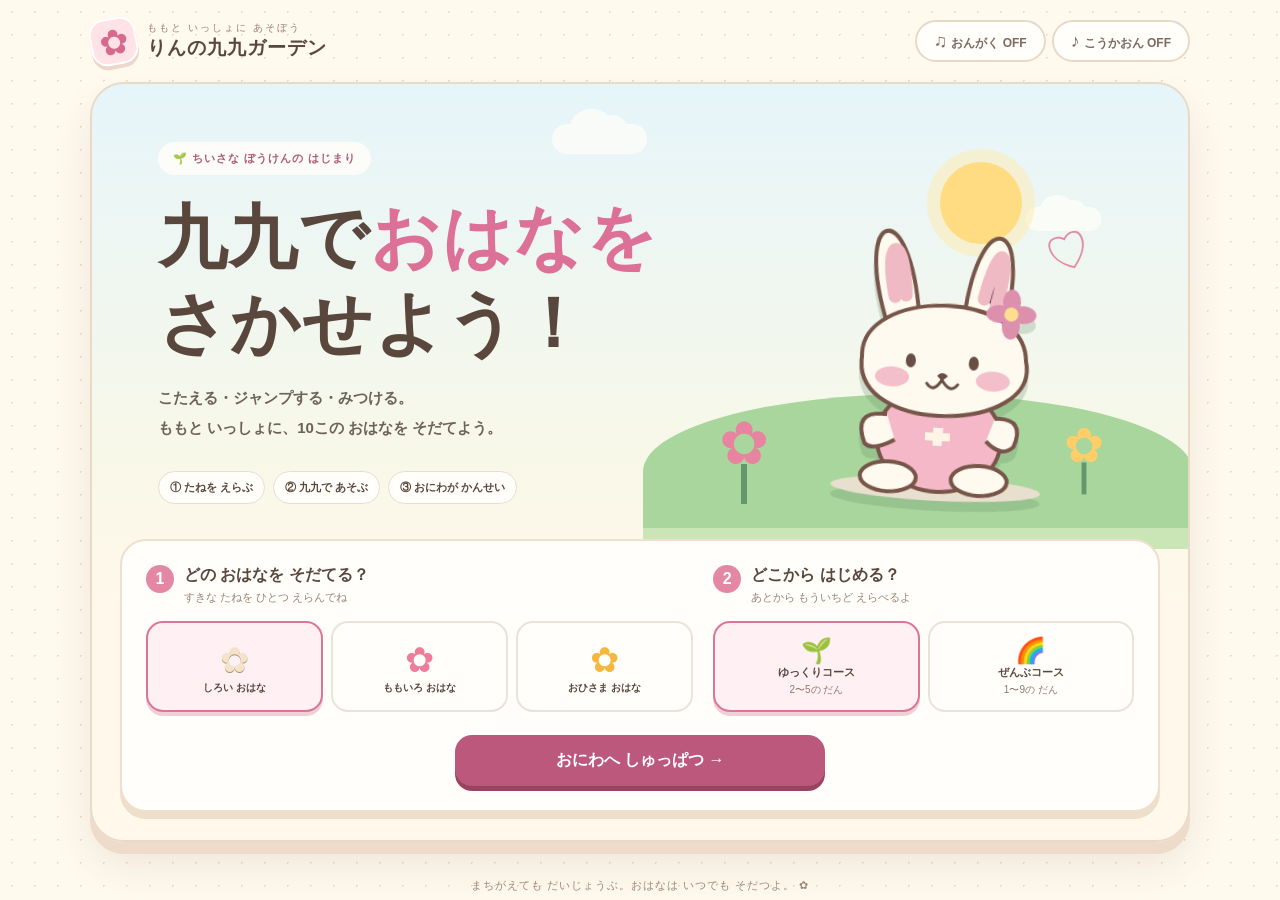
==== commit 59ff3cc1: "Improve garden experience and add background music" ====
--- a/kakezan-quest/index.html
+++ b/kakezan-quest/index.html
@@ -7,8 +7,8 @@
   <meta name="description" content="うさぎのももと九九のお庭を育てよう。小学2年生向けのかけ算あそび。">
   <title>りんの九九ガーデン</title>
   <link rel="icon" href="data:image/svg+xml,%3Csvg xmlns='http://www.w3.org/2000/svg' viewBox='0 0 64 64'%3E%3Crect width='64' height='64' rx='18' fill='%23fff3da'/%3E%3Ctext x='10' y='48' font-size='44'%3E🌼%3C/text%3E%3C/svg%3E">
-  <link rel="stylesheet" href="style.css?v=20260924-adventure">
-  <script src="script.js?v=20260924-adventure" defer></script>
+  <link rel="stylesheet" href="style.css?v=20261027-music">
+  <script src="script.js?v=20261027-music" defer></script>
 </head>
 <body>
   <header class="site-header">
@@ -16,7 +16,10 @@
       <span class="brand-flower" aria-hidden="true">✿</span>
       <span><small>ももと いっしょに あそぼう</small><strong>りんの九九ガーデン</strong></span>
     </a>
-    <button id="soundButton" class="sound-toggle" type="button" aria-pressed="false" aria-label="おとを だす"><span aria-hidden="true">♪</span><span id="soundLabel">おと OFF</span></button>
+    <div class="audio-controls" role="group" aria-label="おと の せってい">
+      <button id="musicButton" class="sound-toggle" type="button" aria-pressed="false" aria-label="おんがくを ならす"><span aria-hidden="true">♫</span><span id="musicLabel">おんがく OFF</span></button>
+      <button id="soundButton" class="sound-toggle" type="button" aria-pressed="false" aria-label="こうかおんを だす"><span aria-hidden="true">♪</span><span id="soundLabel">こうかおん OFF</span></button>
+    </div>
   </header>
 
   <main>
@@ -53,6 +56,10 @@
 
     <section id="gameScreen" class="game-screen screen" aria-labelledby="gameTitle" hidden>
       <div class="game-topline"><span id="chapterLabel" class="chapter-label">はじまりの おにわ</span><span id="stepLabel" class="step-label">1 / 10</span></div>
+      <div class="journey-progress" aria-label="おにわの すすみぐあい">
+        <div class="journey-caption"><span>おはなを そだてよう</span><strong id="progressText">0 / 10 こ さいたよ</strong></div>
+        <div id="progressMeter" class="journey-track" role="progressbar" aria-label="さいた おはな" aria-valuemin="0" aria-valuemax="10" aria-valuenow="0"><span id="progressFill"></span></div>
+      </div>
       <div class="garden-scene">
         <div class="garden-sun" aria-hidden="true"></div>
         <div class="garden-heading"><div><span class="garden-kicker">MOMO'S LITTLE GARDEN</span><h1 id="gameTitle">ももの おにわ</h1></div><span id="flowerCount" class="flower-count">🌼 0 / 10</span></div>
@@ -63,13 +70,13 @@
         <div class="momo-card"><img src="bunny.svg" alt="うさぎの もも" width="96" height="100"><p id="momoLine">いっしょに そだてよう！</p></div>
         <div class="challenge-card">
           <div class="challenge-header"><span id="missionTag" class="mission-tag">こたえを えらぼう</span><span id="questionBadge">だい 1 もん</span></div>
-          <h2 id="missionTitle">おはなの かずは？</h2>
+          <h2 id="missionTitle" tabindex="-1">おはなの かずは？</h2>
           <p id="missionText" class="mission-text"></p>
           <div id="equation" class="equation" aria-live="polite"></div>
           <div id="groupVisual" class="group-visual" aria-label="かずの まとまり"></div>
           <p id="groupCaption" class="group-caption"></p>
           <div id="playControls" class="play-controls"></div>
-          <button id="hintButton" class="hint-button" type="button" aria-expanded="false">💡 ヒントを みる</button>
+          <button id="hintButton" class="hint-button" type="button" aria-expanded="false" aria-controls="hintPanel">ヒントを みる</button>
           <div id="hintPanel" class="hint-panel" hidden></div>
           <div id="feedback" class="feedback" role="status" aria-live="polite"></div>
         </div>
--- a/kakezan-quest/style.css
+++ b/kakezan-quest/style.css
@@ -22,6 +22,7 @@
 .brand small, .brand strong { display: block; }
 .brand small { font-size: 10px; letter-spacing: 2px; color: #9b8073; }
 .brand strong { font-size: 19px; letter-spacing: 1px; }
+.audio-controls { display: flex; justify-content: flex-end; flex-wrap: wrap; gap: 6px; }
 .sound-toggle { min-height: 42px; border: 2px solid #e8d9c7; border-radius: 999px; color: #7e6b60; background: #fffefa; padding: 6px 17px; font-size: 12px; font-weight: 900; }
 .sound-toggle span:first-child { font-size: 18px; margin-right: 4px; }
 .sound-toggle[aria-pressed="true"] { color: #aa486d; border-color: #e8aabd; background: #fff0f4; }
@@ -74,6 +75,11 @@
 .start-button { grid-column: 1 / -1; width: min(370px, 100%); margin: 3px auto 0; }
 
 .game-topline { display: flex; justify-content: space-between; align-items: center; padding: 4px 8px 12px; font-weight: 900; font-size: 13px; }
+.journey-progress { margin: 0 0 14px; padding: 13px 18px 15px; border: 2px solid #e7d8c7; border-radius: 19px; background: #fffefa; box-shadow: 0 4px 0 #eddfcf; }
+.journey-caption { display: flex; justify-content: space-between; flex-wrap: wrap; gap: 6px 12px; margin-bottom: 9px; color: #6e5147; font-size: 13px; font-weight: 800; }
+.journey-caption strong { color: #9d3d63; }
+.journey-track { height: 12px; overflow: hidden; border-radius: 999px; background: #f3dfd9; }
+.journey-track span { display: block; width: 0; height: 100%; border-radius: inherit; background: #b94872; transition: width .35s ease; }
 .chapter-label { color: #ab5b78; } .step-label { border-radius: 999px; padding: 7px 15px; background: #fffefa; border: 1px solid #eddcc9; }
 .garden-scene { position: relative; overflow: hidden; min-height: 240px; padding: 20px 30px 0; border: 2px solid #d3ddcc; border-radius: 28px; background: linear-gradient(180deg, #def1f1, #f4f9e6 58%, #bbdca5 59%, #aed398); }
 #gameScreen[data-chapter="1"] .garden-scene { background: linear-gradient(180deg, #f0e9f5, #f7f8e9 58%, #b4d7a4 59%, #a9ce94); }
@@ -130,7 +136,8 @@
 .hop-button:hover:not(:disabled) { transform: translateY(-3px); }
 .hop-button:disabled { opacity: .6; }
 .hop-counter { color: #90776a; font-size: 12px; margin: 8px 0; }
-.hint-button { display: block; margin: 16px auto 0; border: 0; background: none; color: #a95872; font-size: 12px; font-weight: 900; text-decoration: underline; text-underline-offset: 4px; }
+.hint-button { display: block; min-height: 44px; margin: 12px auto 0; padding: 9px 18px; border: 2px solid #d9b38b; border-radius: 14px; background: #fff8e8; color: #784525; font-size: 14px; font-weight: 900; }
+.hint-button:hover { background: #fff0d4; }
 .hint-panel { margin: 12px auto 0; max-width: 520px; padding: 14px; border: 2px dashed #e5c07e; border-radius: 14px; background: #fff8e8; color: #795d3d; font-size: 12px; text-align: center; line-height: 1.8; }
 .feedback { text-align: center; min-height: 0; margin-top: 10px; font-size: 12px; font-weight: 900; }
 .feedback.is-gentle { padding: 10px; color: #976340; background: #fff5e6; border-radius: 12px; }
@@ -170,18 +177,21 @@
   .brand small { font-size: 8px; letter-spacing: 0; }
   .brand strong { font-size: 14px; }
   .sound-toggle { min-height: 35px; padding: 4px 9px; font-size: 10px; }
+  .sound-toggle { min-height: 44px; min-width: 70px; }
+  .audio-controls { gap: 4px; }
+  .audio-controls .sound-toggle { min-width: 0; padding-inline: 8px; }
   .sound-toggle span:first-child { font-size: 14px; margin-right: 0; }
   main { width: calc(100% - 20px); }
   .start-screen { border-radius: 24px; }
-  .intro-layout { display: block; padding: 35px 22px 0; min-height: 575px; }
+  .intro-layout { display: block; padding: 30px 22px 0; min-height: 475px; }
   .intro-copy { position: relative; z-index: 3; text-align: center; }
   .eyebrow { font-size: 9px; }
   .intro-copy h1 { font-size: clamp(37px, 10vw, 47px); margin: 13px 0; }
   .intro-lead { font-size: 11px; line-height: 1.9; }
   .intro-pills { justify-content: center; gap: 5px; margin-top: 15px; }
   .intro-pills span { padding: 6px; font-size: 9px; }
-  .intro-art { position: absolute; top: 278px; left: 0; width: 100%; height: 300px; min-height: 0; }
-  .hero-bunny { width: 210px; right: calc(50% - 105px); bottom: -4px; }
+  .intro-art { position: absolute; top: 250px; left: 0; width: 100%; height: 225px; min-height: 0; }
+  .hero-bunny { width: 172px; right: calc(50% - 86px); bottom: -4px; }
   .intro-hill { bottom: -30px; left: -15%; width: 130%; height: 90px; }
   .sun { top: 12px; right: 18%; width: 45px; height: 45px; }
   .butterfly { top: 10%; right: 12%; font-size: 26px; }
@@ -217,7 +227,9 @@
   .mission-tag { font-size: 9px; padding: 6px 9px; }
   #questionBadge { font-size: 10px; }
   .challenge-card h2 { font-size: 18px; margin-top: 15px; }
-  .mission-text { font-size: 11px; }
+  .mission-text { font-size: 15px; color: #6f5549; }
+  .journey-progress { margin-bottom: 12px; padding: 11px 13px 13px; }
+  .journey-caption { font-size: 12px; }
   .equation { font-size: clamp(30px, 9vw, 42px); padding: 4px 14px; margin: 12px auto; white-space: nowrap; }
   .count-pot { width: 39px; min-height: 48px; padding: 4px 1px; border-width: 1px; border-radius: 8px 8px 13px 13px; }
   .count-dots { width: 30px; }
